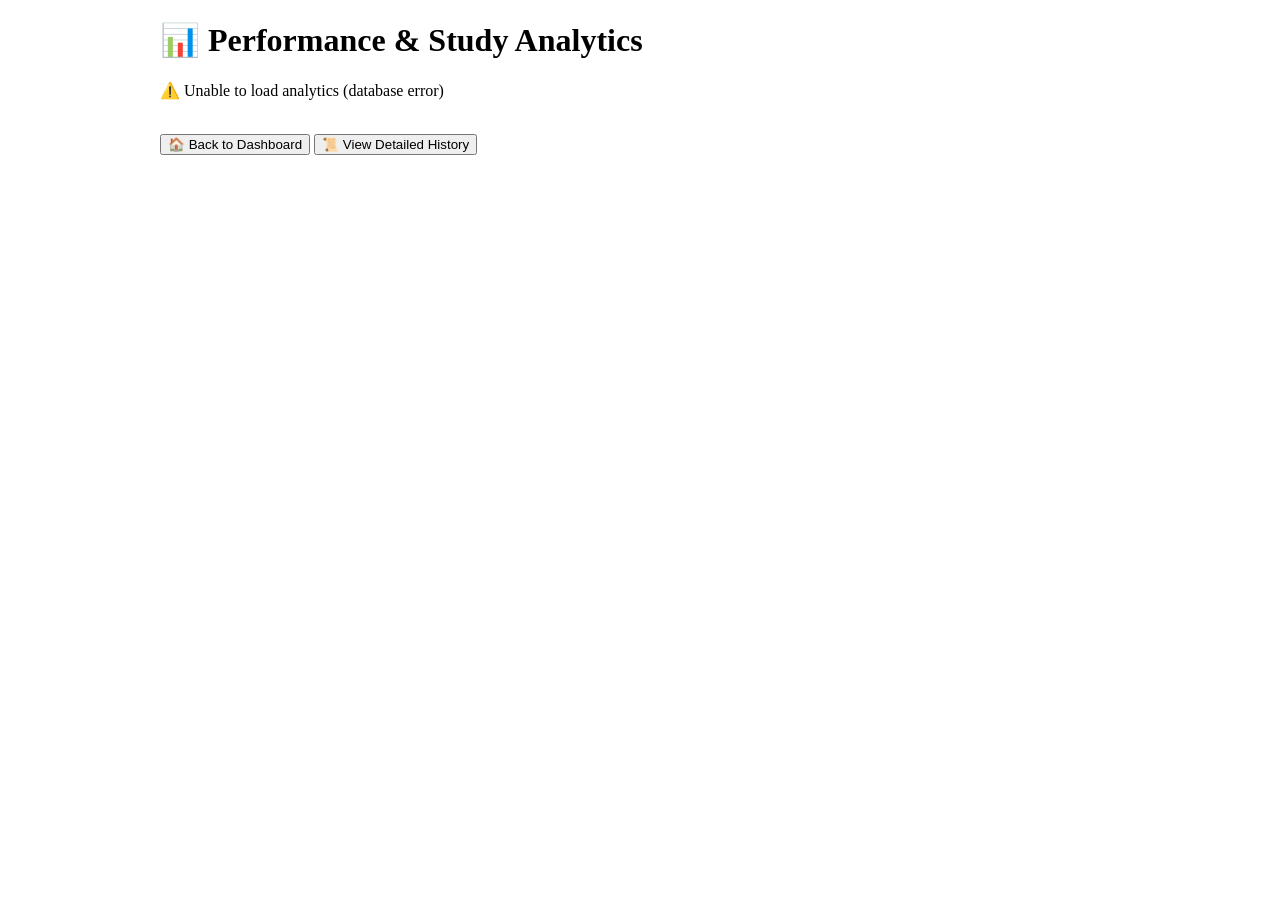
==== static/dashboard.html @ 1836ca06 "Massive overall happening. I will be removing most of these versioned files once I believe I have it" ====
<!DOCTYPE html>
<html>
<head>
<meta charset="UTF-8">
<title>Analytics Dashboard</title>
<link rel="stylesheet" href="/static/style.css">
<link rel="icon" href="/static/favicon.ico">

<style>

.container {
    max-width: 960px;
    margin: auto;
}

.stat-grid {
    display: grid;
    grid-template-columns: repeat(auto-fit,minmax(200px,1fr));
    gap: 14px;
}

.stat-card {
    background: rgba(0,0,0,.75);
    border: 1px solid rgba(255,255,255,.25);
    padding: 12px;
    border-radius: 10px;
    text-align:center;
    box-shadow: 0 0 25px rgba(0,0,0,.9);
}

.big {
    font-size: 30px;
    font-weight: bold;
}

.good { color:#00ff80; }
.warn { color:#ffeb3b; }
.bad  { color:#ff5050; }

.section {
    margin-top:18px;
    padding:12px;
    border-radius:10px;
    background:rgba(0,0,0,.65);
    border:1px solid rgba(255,255,255,.25);
}

</style>
</head>

<body>
<div class="container">

<!-- <script>
fetch("/config/portal.json")
  .then(r => r.json())
  .then(cfg => {
      if (cfg.background_image) {
          document.documentElement.style.setProperty(
              "--portal-bg",
              `url(${cfg.background_image})`
          );
      }
  });
</script> -->

<h1 class="hero-title">
📊 Performance & Study Analytics
</h1>

<div id="analytics"></div>

<br>
<button onclick="location.href='/'">🏠 Back to Dashboard</button>
<button onclick="location.href='/history.html'">📜 View Detailed History</button>

</div>

<script>

// =============== LOAD FROM DB ==================
async function fetchAttempts() {
    const res = await fetch("/api/attempts");
    if (!res.ok) throw new Error("DB API Failed");
    const data = await res.json();
    return data.attempts || [];
}

// =============== MAIN DASHBOARD ================
async function buildDashboard() {
    const div = document.getElementById("analytics");

    let attempts = [];
    try {
        attempts = await fetchAttempts();
    } catch(e) {
        console.error(e);
        div.innerHTML = "<p>⚠️ Unable to load analytics (database error)</p>";
        return;
    }

    if (!attempts.length) {
        div.innerHTML = "<p>No data yet. Take some exams 😊</p>";
        return;
    }

    // ---- GROUP BY QUIZ ----
    const grouped = {};
    attempts.forEach(a => {
        const key = a.quiz_title || "Unknown Quiz";
        if (!grouped[key]) grouped[key] = [];
        grouped[key].push(a);
    });

    let html = "";

    Object.keys(grouped).forEach(key => {
        const list = grouped[key];
        if (!list.length) return;

        // Sort newest → oldest
        list.sort((a,b) => (b.completed_at || "").localeCompare(a.completed_at || ""));

        const scores = list.map(a => Number(a.percent || 0));
        const avg = Math.round(scores.reduce((a,b)=>a+b,0) / scores.length);
        const best = Math.max(...scores);
        const passes = list.filter(a => a.percent >= 75).length;
        const passRate = Math.round((passes / list.length) * 100);

        // ===== PERFORMANCE TREND =====
        let trendMsg = "Keep going!";
        let trendClass = "";
        if (list.length >= 2) {
            const last = list[0].percent;
            const prev = list[1].percent;

            if (last > prev) { trendMsg = "📈 Improving — Great work!"; trendClass="good"; }
            else if (last < prev) { trendMsg = "📉 Slight drop — review weak spots"; trendClass="bad"; }
            else { trendMsg = "➡️ Holding steady"; trendClass="warn"; }
        }

        // ===== MISSED QUESTIONS =====
        let hasMissed = false;
        list.forEach(a => {
            if (a.missedQuestions && a.missedQuestions.length) hasMissed = true;
        });

        let missedHtml = "";

        if (hasMissed) {
            const latest = list[0];
            const attemptId = latest.attemptId || latest.id;

            const reviewUrl = attemptId
                ? `/review.html?attempt=${attemptId}`
                : `/review.html`;

            // Build dropdown for attempts
            const options = list.map((a, i) => {
                const label = `Attempt ${list.length - i} — ${a.percent}% — ${a.completed_at || "Unknown Date"}`;
                return `<option value="${a.id || a.attemptId}">${label}</option>`;
            }).join("");

            missedHtml = `
                <button onclick="location.href='${reviewUrl}'">
                    🔍 View Most Recent Attempt Review
                </button>

                <br><br>

                <label style="font-weight:bold;">Select Attempt to Review:</label>
                <select id="select-${key.replace(/\\s+/g,'')}">
                    ${options}
                </select>

                <button onclick="reviewSelected('${key.replace(/\\s+/g,'')}')">
                    📜 Review Selected Attempt
                </button>
            `;
        }


        html += `
        <div class="section">

            <h2>📘 ${key}</h2>

            <div class="stat-grid">
                <div class="stat-card">
                    <div>Total Attempts</div>
                    <div class="big">${list.length}</div>
                </div>

                <div class="stat-card">
                    <div>Average Score</div>
                    <div class="big">${avg}%</div>
                </div>

                <div class="stat-card">
                    <div>Best Score</div>
                    <div class="big good">${best}%</div>
                </div>

                <div class="stat-card">
                    <div>Pass Rate</div>
                    <div class="big ${passRate>=75?'good':passRate>=50?'warn':'bad'}">
                        ${passRate}%
                    </div>
                </div>
            </div>

            <div class="section ${trendClass}">
                <h3>📈 Performance Trend</h3>
                <p>${trendMsg}</p>
            </div>

            <div class="section">
                ${missedHtml}
            </div>

        </div>`;
    });

    div.innerHTML = html;
}

function reviewSelected(key) {
    const sel = document.getElementById(`select-${key}`);
    if (!sel) return;

    const id = sel.value;
    if (!id) {
        alert("No attempt selected.");
        return;
    }

    location.href = `/review.html?attempt=${id}`;
}





// ================= RUN ==================
buildDashboard();

</script>

</body>
</html>
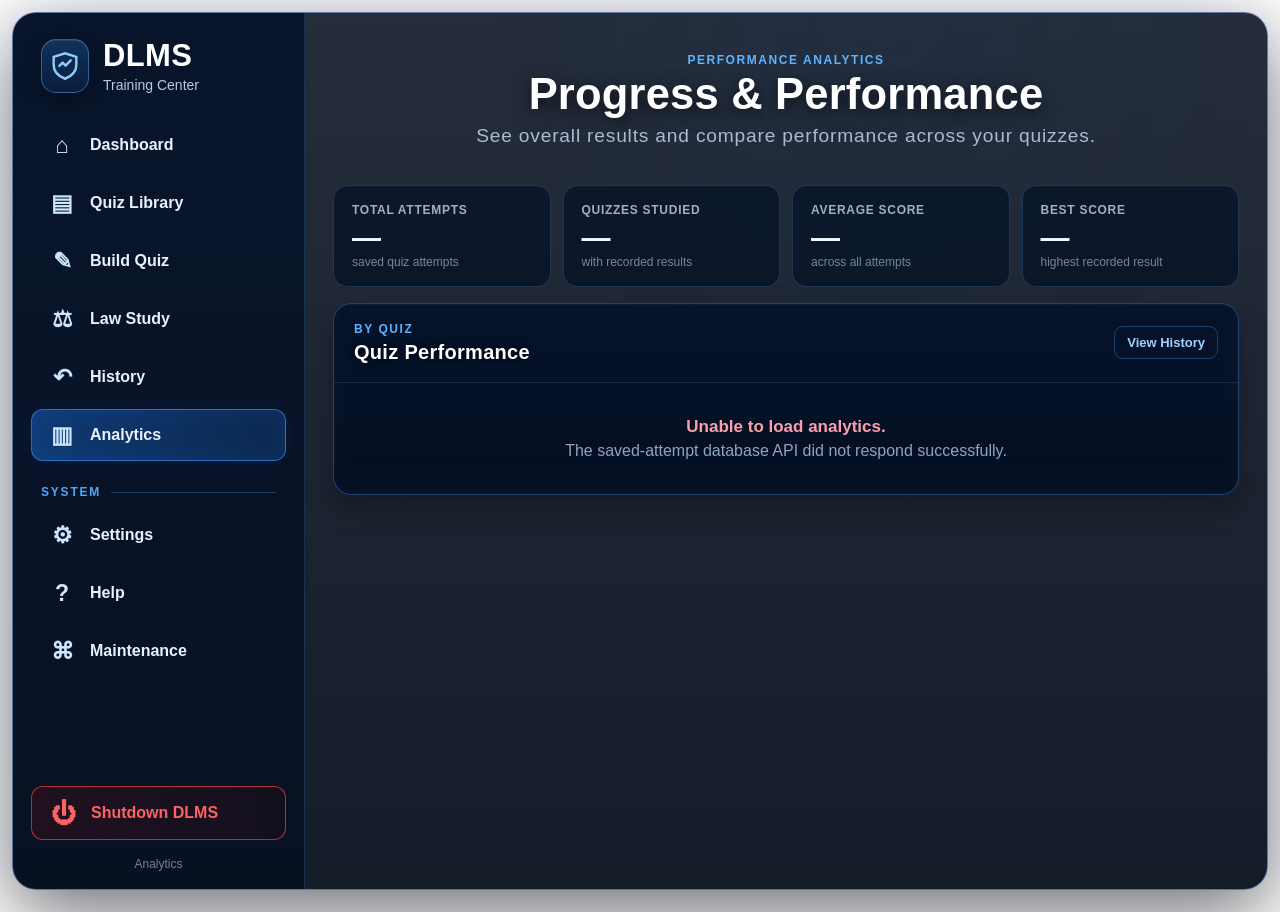
==== commit e7f182cb: "fixed dahsboard page padding" ====
--- a/static/dashboard.html
+++ b/static/dashboard.html
@@ -1,250 +1,321 @@
 <!DOCTYPE html>
-<html>
+<html lang="en">
 <head>
 <meta charset="UTF-8">
-<title>Analytics Dashboard</title>
+<meta name="viewport" content="width=device-width, initial-scale=1.0">
+<title>Analytics</title>
 <link rel="stylesheet" href="/static/style.css">
 <link rel="icon" href="/static/favicon.ico">
-
-<style>
-
-.container {
-    max-width: 960px;
-    margin: auto;
-}
-
-.stat-grid {
-    display: grid;
-    grid-template-columns: repeat(auto-fit,minmax(200px,1fr));
-    gap: 14px;
-}
-
-.stat-card {
-    background: rgba(0,0,0,.75);
-    border: 1px solid rgba(255,255,255,.25);
-    padding: 12px;
-    border-radius: 10px;
-    text-align:center;
-    box-shadow: 0 0 25px rgba(0,0,0,.9);
-}
-
-.big {
-    font-size: 30px;
-    font-weight: bold;
-}
-
-.good { color:#00ff80; }
-.warn { color:#ffeb3b; }
-.bad  { color:#ff5050; }
-
-.section {
-    margin-top:18px;
-    padding:12px;
-    border-radius:10px;
-    background:rgba(0,0,0,.65);
-    border:1px solid rgba(255,255,255,.25);
-}
-
-</style>
 </head>
 
-<body>
-<div class="container">
-
-<!-- <script>
-fetch("/config/portal.json")
-  .then(r => r.json())
-  .then(cfg => {
-      if (cfg.background_image) {
-          document.documentElement.style.setProperty(
-              "--portal-bg",
-              `url(${cfg.background_image})`
-          );
-      }
-  });
-</script> -->
-
-<h1 class="hero-title">
-📊 Performance & Study Analytics
-</h1>
-
-<div id="analytics"></div>
-
-<br>
-<button onclick="location.href='/'">🏠 Back to Dashboard</button>
-<button onclick="location.href='/history.html'">📜 View Detailed History</button>
-
+<body class="dashboard-home analytics-modern-page">
+<div class="dashboard-shell">
+
+    <aside class="dashboard-sidebar" id="dashboardSidebar">
+        <div class="dashboard-brand">
+            <div class="dashboard-brand-mark" aria-hidden="true">
+                <svg viewBox="0 0 24 24" role="img">
+                    <path d="M4 5.5 12 3l8 2.5v5.7c0 4.9-3.3 8.1-8 9.8-4.7-1.7-8-4.9-8-9.8V5.5Z" fill="none" stroke="currentColor" stroke-width="1.7"/>
+                    <path d="m8 12 2.3-2.4 2.1 2.1L16 8" fill="none" stroke="currentColor" stroke-width="1.7" stroke-linecap="round" stroke-linejoin="round"/>
+                </svg>
+            </div>
+            <div>
+                <div class="dashboard-brand-title">DLMS</div>
+                <div class="dashboard-brand-subtitle">Training Center</div>
+            </div>
+        </div>
+
+        <nav class="dashboard-nav" aria-label="Primary navigation">
+            <a class="dashboard-nav-item" href="/">
+                <span class="dashboard-nav-icon">⌂</span><span>Dashboard</span>
+            </a>
+            <a class="dashboard-nav-item" href="/library">
+                <span class="dashboard-nav-icon">▤</span><span>Quiz Library</span>
+            </a>
+            <a class="dashboard-nav-item" href="/upload">
+                <span class="dashboard-nav-icon">✎</span><span>Build Quiz</span>
+            </a>
+            <a class="dashboard-nav-item" href="/law">
+                <span class="dashboard-nav-icon">⚖</span><span>Law Study</span>
+            </a>
+            <a class="dashboard-nav-item" href="/history">
+                <span class="dashboard-nav-icon">↶</span><span>History</span>
+            </a>
+            <a class="dashboard-nav-item active" href="/dashboard" aria-current="page">
+                <span class="dashboard-nav-icon">▥</span><span>Analytics</span>
+            </a>
+        </nav>
+
+        <div class="dashboard-nav-section-label"><span>System</span></div>
+
+        <nav class="dashboard-nav dashboard-nav-system" aria-label="System navigation">
+            <a class="dashboard-nav-item" href="/settings">
+                <span class="dashboard-nav-icon">⚙</span><span>Settings</span>
+            </a>
+            <a class="dashboard-nav-item" href="/help">
+                <span class="dashboard-nav-icon">?</span><span>Help</span>
+            </a>
+            <a class="dashboard-nav-item" href="/admin/maintenance">
+                <span class="dashboard-nav-icon">⌘</span><span>Maintenance</span>
+            </a>
+        </nav>
+
+        <button class="dashboard-shutdown" id="shutdownBtn" type="button">
+            <span class="dashboard-shutdown-icon">⏻</span>
+            <span>Shutdown DLMS</span>
+        </button>
+
+        <div class="dashboard-sidebar-version">Analytics</div>
+    </aside>
+
+    <main class="dashboard-main analytics-modern-main">
+        <header class="dashboard-header analytics-page-header">
+            <button class="dashboard-menu-button" id="menuButton" type="button" aria-label="Toggle navigation">☰</button>
+            <div>
+                <div class="analytics-eyebrow">PERFORMANCE ANALYTICS</div>
+                <h1>Progress &amp; Performance</h1>
+                <p>See overall results and compare performance across your quizzes.</p>
+            </div>
+        </header>
+
+        <section class="analytics-summary-grid" aria-label="Overall analytics">
+            <article class="analytics-summary-card">
+                <span>Total Attempts</span>
+                <strong id="analyticsTotalAttempts">—</strong>
+                <small>saved quiz attempts</small>
+            </article>
+            <article class="analytics-summary-card">
+                <span>Quizzes Studied</span>
+                <strong id="analyticsQuizCount">—</strong>
+                <small>with recorded results</small>
+            </article>
+            <article class="analytics-summary-card">
+                <span>Average Score</span>
+                <strong id="analyticsAverage">—</strong>
+                <small>across all attempts</small>
+            </article>
+            <article class="analytics-summary-card">
+                <span>Best Score</span>
+                <strong id="analyticsBest">—</strong>
+                <small>highest recorded result</small>
+            </article>
+        </section>
+
+        <section class="analytics-table-panel dashboard-panel">
+            <div class="analytics-section-heading">
+                <div>
+                    <span class="analytics-eyebrow">BY QUIZ</span>
+                    <h2>Quiz Performance</h2>
+                </div>
+                <a class="analytics-history-link" href="/history">View History</a>
+            </div>
+
+            <div id="analyticsContent" class="analytics-content" aria-live="polite">
+                <div class="analytics-loading">Loading analytics…</div>
+            </div>
+        </section>
+    </main>
 </div>
 
 <script>
-
-// =============== LOAD FROM DB ==================
+function escapeHtml(value) {
+    return String(value ?? "")
+        .replace(/&/g, "&amp;")
+        .replace(/</g, "&lt;")
+        .replace(/>/g, "&gt;")
+        .replace(/\"/g, "&quot;")
+        .replace(/'/g, "&#039;");
+}
+
+function asNumber(value, fallback = 0) {
+    const n = Number(value);
+    return Number.isFinite(n) ? n : fallback;
+}
+
+function scoreTone(percent) {
+    const p = asNumber(percent);
+    if (p >= 80) return "good";
+    if (p >= 60) return "warn";
+    return "bad";
+}
+
+function trendFor(list) {
+    if (list.length < 2) {
+        return { label: "Not enough data", className: "neutral", symbol: "—" };
+    }
+
+    const newest = asNumber(list[0].percent);
+    const previous = asNumber(list[1].percent);
+    if (newest > previous) return { label: "Improving", className: "good", symbol: "↑" };
+    if (newest < previous) return { label: "Down", className: "bad", symbol: "↓" };
+    return { label: "Steady", className: "neutral", symbol: "→" };
+}
+
+function formatDate(value) {
+    if (!value) return "—";
+    const d = new Date(value);
+    if (Number.isNaN(d.getTime())) return escapeHtml(value);
+    return d.toLocaleDateString([], {
+        year: "numeric",
+        month: "short",
+        day: "numeric"
+    });
+}
+
 async function fetchAttempts() {
-    const res = await fetch("/api/attempts");
-    if (!res.ok) throw new Error("DB API Failed");
+    const res = await fetch("/api/attempts", { cache: "no-store" });
+    if (!res.ok) throw new Error("DB API failed");
     const data = await res.json();
-    return data.attempts || [];
-}
-
-// =============== MAIN DASHBOARD ================
-async function buildDashboard() {
-    const div = document.getElementById("analytics");
+    return Array.isArray(data) ? data : (data.attempts || []);
+}
+
+function updateSummary(attempts, grouped) {
+    document.getElementById("analyticsTotalAttempts").textContent = attempts.length;
+    document.getElementById("analyticsQuizCount").textContent = Object.keys(grouped).length;
+
+    if (!attempts.length) {
+        document.getElementById("analyticsAverage").textContent = "—";
+        document.getElementById("analyticsBest").textContent = "—";
+        return;
+    }
+
+    const scores = attempts.map(a => asNumber(a.percent));
+    const average = Math.round(scores.reduce((sum, score) => sum + score, 0) / scores.length);
+    const best = Math.max(...scores);
+
+    document.getElementById("analyticsAverage").textContent = `${average}%`;
+    document.getElementById("analyticsBest").textContent = `${Math.round(best)}%`;
+}
+
+async function buildAnalytics() {
+    const content = document.getElementById("analyticsContent");
 
     let attempts = [];
     try {
         attempts = await fetchAttempts();
-    } catch(e) {
-        console.error(e);
-        div.innerHTML = "<p>⚠️ Unable to load analytics (database error)</p>";
+    } catch (err) {
+        console.error("Analytics load failed:", err);
+        content.innerHTML = `
+            <div class="analytics-empty-state analytics-error-state">
+                <strong>Unable to load analytics.</strong>
+                <span>The saved-attempt database API did not respond successfully.</span>
+            </div>`;
         return;
     }
 
+    const grouped = {};
+    attempts.forEach(attempt => {
+        const key = attempt.quiz_title || "Unknown Quiz";
+        if (!grouped[key]) grouped[key] = [];
+        grouped[key].push(attempt);
+    });
+
+    updateSummary(attempts, grouped);
+
     if (!attempts.length) {
-        div.innerHTML = "<p>No data yet. Take some exams 😊</p>";
+        content.innerHTML = `
+            <div class="analytics-empty-state">
+                <strong>No analytics yet.</strong>
+                <span>Complete a quiz and your performance data will appear here.</span>
+                <a href="/library">Open Quiz Library</a>
+            </div>`;
         return;
     }
 
-    // ---- GROUP BY QUIZ ----
-    const grouped = {};
-    attempts.forEach(a => {
-        const key = a.quiz_title || "Unknown Quiz";
-        if (!grouped[key]) grouped[key] = [];
-        grouped[key].push(a);
-    });
-
-    let html = "";
-
-    Object.keys(grouped).forEach(key => {
-        const list = grouped[key];
-        if (!list.length) return;
-
-        // Sort newest → oldest
-        list.sort((a,b) => (b.completed_at || "").localeCompare(a.completed_at || ""));
-
-        const scores = list.map(a => Number(a.percent || 0));
-        const avg = Math.round(scores.reduce((a,b)=>a+b,0) / scores.length);
+    const rows = Object.entries(grouped).map(([quizTitle, list]) => {
+        list.sort((a, b) => String(b.completed_at || "").localeCompare(String(a.completed_at || "")));
+
+        const scores = list.map(a => asNumber(a.percent));
+        const average = Math.round(scores.reduce((sum, score) => sum + score, 0) / scores.length);
         const best = Math.max(...scores);
-        const passes = list.filter(a => a.percent >= 75).length;
+        const passes = list.filter(a => asNumber(a.percent) >= 75).length;
         const passRate = Math.round((passes / list.length) * 100);
-
-        // ===== PERFORMANCE TREND =====
-        let trendMsg = "Keep going!";
-        let trendClass = "";
-        if (list.length >= 2) {
-            const last = list[0].percent;
-            const prev = list[1].percent;
-
-            if (last > prev) { trendMsg = "📈 Improving — Great work!"; trendClass="good"; }
-            else if (last < prev) { trendMsg = "📉 Slight drop — review weak spots"; trendClass="bad"; }
-            else { trendMsg = "➡️ Holding steady"; trendClass="warn"; }
-        }
-
-        // ===== MISSED QUESTIONS =====
-        let hasMissed = false;
-        list.forEach(a => {
-            if (a.missedQuestions && a.missedQuestions.length) hasMissed = true;
-        });
-
-        let missedHtml = "";
-
-        if (hasMissed) {
-            const latest = list[0];
-            const attemptId = latest.attemptId || latest.id;
-
-            const reviewUrl = attemptId
-                ? `/review.html?attempt=${attemptId}`
-                : `/review.html`;
-
-            // Build dropdown for attempts
-            const options = list.map((a, i) => {
-                const label = `Attempt ${list.length - i} — ${a.percent}% — ${a.completed_at || "Unknown Date"}`;
-                return `<option value="${a.id || a.attemptId}">${label}</option>`;
-            }).join("");
-
-            missedHtml = `
-                <button onclick="location.href='${reviewUrl}'">
-                    🔍 View Most Recent Attempt Review
-                </button>
-
-                <br><br>
-
-                <label style="font-weight:bold;">Select Attempt to Review:</label>
-                <select id="select-${key.replace(/\\s+/g,'')}">
-                    ${options}
-                </select>
-
-                <button onclick="reviewSelected('${key.replace(/\\s+/g,'')}')">
-                    📜 Review Selected Attempt
-                </button>
-            `;
-        }
-
-
-        html += `
-        <div class="section">
-
-            <h2>📘 ${key}</h2>
-
-            <div class="stat-grid">
-                <div class="stat-card">
-                    <div>Total Attempts</div>
-                    <div class="big">${list.length}</div>
+        const latest = list[0];
+        const latestPercent = Math.round(asNumber(latest.percent));
+        const trend = trendFor(list);
+        const attemptId = latest.id || latest.attemptId || "";
+        const reviewHref = attemptId ? `/review?attempt=${encodeURIComponent(attemptId)}` : "/history";
+
+        return {
+            quizTitle,
+            attempts: list.length,
+            average,
+            best: Math.round(best),
+            passRate,
+            latestPercent,
+            latestDate: latest.completed_at || "",
+            trend,
+            reviewHref
+        };
+    }).sort((a, b) => b.attempts - a.attempts || a.quizTitle.localeCompare(b.quizTitle));
+
+    content.innerHTML = `
+        <div class="analytics-table-wrap">
+            <table class="analytics-table">
+                <thead>
+                    <tr>
+                        <th>Quiz</th>
+                        <th>Attempts</th>
+                        <th>Average</th>
+                        <th>Best</th>
+                        <th>Pass Rate</th>
+                        <th>Trend</th>
+                        <th>Latest</th>
+                        <th class="analytics-review-column">Review</th>
+                    </tr>
+                </thead>
+                <tbody>
+                    ${rows.map(row => `
+                        <tr>
+                            <td class="analytics-quiz-cell">
+                                <strong>${escapeHtml(row.quizTitle)}</strong>
+                            </td>
+                            <td>${row.attempts}</td>
+                            <td><span class="analytics-score-pill ${scoreTone(row.average)}">${row.average}%</span></td>
+                            <td><span class="analytics-score-pill ${scoreTone(row.best)}">${row.best}%</span></td>
+                            <td><span class="analytics-score-pill ${scoreTone(row.passRate)}">${row.passRate}%</span></td>
+                            <td>
+                                <span class="analytics-trend ${row.trend.className}">
+                                    <span aria-hidden="true">${row.trend.symbol}</span>
+                                    ${row.trend.label}
+                                </span>
+                            </td>
+                            <td class="analytics-latest-cell">
+                                <strong>${row.latestPercent}%</strong>
+                                <span>${escapeHtml(formatDate(row.latestDate))}</span>
+                            </td>
+                            <td class="analytics-review-column">
+                                <a class="analytics-review-button" href="${row.reviewHref}">Review ›</a>
+                            </td>
+                        </tr>
+                    `).join("")}
+                </tbody>
+            </table>
+        </div>`;
+}
+
+document.getElementById("menuButton").addEventListener("click", () => {
+    document.getElementById("dashboardSidebar").classList.toggle("open");
+});
+
+document.getElementById("shutdownBtn").addEventListener("click", async () => {
+    if (!confirm("SHUTDOWN DLMS\n\nThis will stop the application.\n\nYou will need to restart it manually.\n\nContinue?")) return;
+
+    try {
+        await fetch("/api/shutdown", { method: "POST" });
+        document.body.innerHTML = `
+            <div class="shutdown-screen">
+                <div class="shutdown-screen-card">
+                    <h1>DLMS has been shut down.</h1>
+                    <p>You can close this browser tab.</p>
                 </div>
-
-                <div class="stat-card">
-                    <div>Average Score</div>
-                    <div class="big">${avg}%</div>
-                </div>
-
-                <div class="stat-card">
-                    <div>Best Score</div>
-                    <div class="big good">${best}%</div>
-                </div>
-
-                <div class="stat-card">
-                    <div>Pass Rate</div>
-                    <div class="big ${passRate>=75?'good':passRate>=50?'warn':'bad'}">
-                        ${passRate}%
-                    </div>
-                </div>
-            </div>
-
-            <div class="section ${trendClass}">
-                <h3>📈 Performance Trend</h3>
-                <p>${trendMsg}</p>
-            </div>
-
-            <div class="section">
-                ${missedHtml}
-            </div>
-
-        </div>`;
-    });
-
-    div.innerHTML = html;
-}
-
-function reviewSelected(key) {
-    const sel = document.getElementById(`select-${key}`);
-    if (!sel) return;
-
-    const id = sel.value;
-    if (!id) {
-        alert("No attempt selected.");
-        return;
-    }
-
-    location.href = `/review.html?attempt=${id}`;
-}
-
-
-
-
-
-// ================= RUN ==================
-buildDashboard();
-
+            </div>`;
+    } catch (err) {
+        alert("DLMS may already be shutting down.");
+    }
+});
+
+buildAnalytics();
 </script>
-
 </body>
 </html>
--- a/static/style.css
+++ b/static/style.css
@@ -0,0 +1,3707 @@
+@import url("/dynamic.css");
+
+/* =========================================================
+   DLMS STYLE.CSS - CLEANED THEME VERSION
+   Notes:
+   - Consolidates duplicate rules from earlier step-by-step UI work.
+   - Keeps current dark glass theme, quiz logos, quiz library styling,
+     mobile touch sizing, pause overlay, review/history cards, and AI button.
+   - Legacy/conflicting rules were removed instead of kept as overrides.
+   ========================================================= */
+
+/* =======================
+   THEME TOKENS
+======================= */
+:root {
+    --page-text: #eaf2ff;
+    --muted-text: #b8c2cc;
+    --panel-bg: linear-gradient(180deg, rgba(6,18,40,0.82), rgba(8,18,34,0.72));
+    --panel-bg-strong: linear-gradient(180deg, rgba(5,16,36,0.86), rgba(5,16,36,0.72));
+    --panel-border: rgba(98, 155, 255, 0.24);
+    --panel-shadow: 0 10px 30px rgba(0,0,0,0.42), inset 0 1px 0 rgba(255,255,255,0.04);
+    --blue-1: #1b9ff2;
+    --blue-2: #138ad6;
+    --blue-3: #0f6fb3;
+    --choice-bg: rgba(17, 31, 56, 0.78);
+    --choice-bg-hover: rgba(22, 40, 72, 0.92);
+    --danger-1: #7f1d1d;
+    --danger-2: #991b1b;
+    --danger-hover-1: #dc2626;
+    --danger-hover-2: #b91c1c;
+}
+
+/* =======================
+   GLOBAL SITE BACKGROUND
+======================= */
+body {
+    margin: 0;
+    padding: 0;
+    background:
+        linear-gradient(rgba(2, 8, 20, 0.68), rgba(2, 8, 20, 0.78)),
+        radial-gradient(circle at top, rgba(60,120,255,0.12), rgba(0,0,0,0) 45%),
+        var(--portal-bg);
+    background-position: center;
+    background-size: cover;
+    background-repeat: no-repeat;
+    background-attachment: fixed;
+    color: var(--page-text);
+    font-family: Arial, Helvetica, sans-serif;
+}
+
+/* =======================
+   LAYOUT + TYPOGRAPHY
+======================= */
+.container {
+    max-width: 1060px;
+    margin: auto;
+    padding: 18px 20px 28px;
+}
+
+h1, h2, h3 {
+    letter-spacing: .3px;
+    color: white;
+    text-shadow: 0 0 6px rgba(0,0,0,.7);
+}
+
+.container p {
+    color: #e9eef5;
+    line-height: 1.6;
+}
+
+.container ul {
+    margin-left: 20px;
+    margin-bottom: 14px;
+}
+
+.container li {
+    margin-bottom: 6px;
+}
+
+small {
+    color: #bbb;
+}
+
+/* Main page title */
+.hero-title {
+    text-align: center;
+    margin-top: 14px;
+    margin-bottom: 18px;
+    padding: 16px 26px;
+    font-size: 34px;
+    letter-spacing: 0.8px;
+    font-weight: 800;
+    color: #ffffff;
+    background: linear-gradient(180deg, rgba(5,15,35,0.88), rgba(5,15,35,0.78));
+    border: 1px solid rgba(86, 160, 255, 0.35);
+    border-radius: 18px;
+    box-shadow: 0 10px 30px rgba(0,0,0,0.45), 0 0 24px rgba(0,120,255,0.12);
+}
+
+/* =======================
+   SHARED CARDS / PANELS
+======================= */
+.card {
+    margin-top: 22px;
+    padding: 26px;
+    background: var(--panel-bg);
+    border: 1px solid var(--panel-border);
+    border-radius: 18px;
+    box-shadow: var(--panel-shadow);
+    backdrop-filter: blur(8px);
+    overflow: visible; /* Prevent clipping on fixed-background layouts */
+}
+
+.container pre {
+    background: rgba(0,0,0,0.85);
+    color: #e2e8f0;
+    border-radius: 8px;
+    font-family: ui-monospace, SFMono-Regular, Menlo, Consolas, monospace;
+    padding: 14px;
+    overflow-x: auto;
+    border: 1px solid rgba(255,255,255,0.25);
+    white-space: pre-wrap;
+}
+
+.example {
+    background: rgba(0,0,0,0.75);
+    border-left: 4px solid #38bdf8;
+    padding: 14px;
+    margin: 14px 0;
+    border-radius: 8px;
+}
+
+.tip {
+    background: rgba(0,80,40,0.65);
+    border-left: 4px solid #4ade80;
+    padding: 14px;
+    margin: 16px 0;
+    border-radius: 8px;
+    color: #bbf7d0;
+}
+
+.warning {
+    background: rgba(80,0,0,0.65);
+    border-left: 4px solid #f87171;
+    padding: 14px;
+    margin: 16px 0;
+    border-radius: 8px;
+    color: #fecaca;
+}
+
+footer {
+    margin-top: 60px;
+    padding-top: 20px;
+    border-top: 1px solid rgba(255,255,255,0.25);
+    font-size: 0.9em;
+    color: var(--muted-text);
+}
+
+/* =======================
+   LINKS
+======================= */
+a:hover {
+    color: #00ffaa;
+    text-decoration: underline;
+}
+
+a:active {
+    color: #00ffaa;
+}
+
+/* =======================
+   BUTTONS
+======================= */
+button {
+    background: linear-gradient(135deg, var(--blue-2), var(--blue-3));
+    color: #ffffff;
+    border: 1px solid rgba(110,180,255,0.20);
+    padding: 11px 16px;
+    border-radius: 10px;
+    cursor: pointer;
+    margin: 4px;
+    font-size: 15px;
+    font-weight: 600;
+    box-shadow: 0 4px 12px rgba(0,0,0,0.20);
+    transition: transform 0.08s ease, box-shadow 0.08s ease, background 0.12s ease, border-color 0.12s ease;
+    pointer-events: auto;
+}
+
+button:hover {
+    background: linear-gradient(135deg, var(--blue-1), var(--blue-2));
+}
+
+button:active {
+    transform: scale(0.96);
+    box-shadow: 0 2px 6px rgba(0,0,0,0.4) inset;
+}
+
+@media (hover: hover) {
+    button:hover {
+        transform: scale(1.03);
+    }
+}
+
+/* Delete / destructive actions */
+.btn-delete,
+button[onclick*="delete"],
+button[type="submit"].btn-delete {
+    background: linear-gradient(135deg, var(--danger-1), var(--danger-2)) !important;
+    border: 1px solid rgba(248, 113, 113, 0.35) !important;
+    color: #fff !important;
+    box-shadow: 0 4px 12px rgba(0,0,0,0.25);
+}
+
+.btn-delete:hover,
+button[onclick*="delete"]:hover,
+button[type="submit"].btn-delete:hover {
+    background: linear-gradient(135deg, var(--danger-hover-1), var(--danger-hover-2)) !important;
+    border-color: rgba(248, 113, 113, 0.75) !important;
+    box-shadow: 0 0 14px rgba(220, 38, 38, 0.35);
+    filter: brightness(1.08);
+}
+
+/* =======================
+   FLASH MESSAGES
+======================= */
+.flash {
+    padding: 12px 16px;
+    margin: 14px 0;
+    border-radius: 8px;
+    font-weight: bold;
+    text-align: center;
+}
+
+.flash.error {
+    background: rgba(180, 0, 0, 0.85);
+    color: white;
+    border: 1px solid #ff8080;
+    box-shadow: 0 0 12px rgba(255, 0, 0, 0.35);
+}
+
+.flash.success {
+    background: rgba(0, 120, 60, 0.85);
+    color: white;
+    border: 1px solid #80ffbf;
+}
+
+/* =======================
+   PORTAL / HOME PAGE
+======================= */
+.portal-grid {
+    display: grid;
+    grid-template-columns: repeat(auto-fit,minmax(260px,1fr));
+    gap: 18px;
+    margin-top: 22px;
+    align-items: stretch;
+}
+
+.portal-card {
+    display: flex;
+    flex-direction: column;
+    justify-content: center;
+    background: rgba(0,0,0,.78);
+    border-radius: 14px;
+    padding: 24px;
+    text-align: center;
+    border: 1px solid rgba(255,255,255,.35);
+    box-shadow: 0 0 32px rgba(0,0,0,.9);
+    transition: transform .2s ease, box-shadow .2s ease, opacity .2s ease;
+    backdrop-filter: blur(6px);
+    cursor: pointer;
+}
+
+.portal-card:hover {
+    transform: scale(1.04);
+    box-shadow: 0 0 40px rgba(0,0,0,1);
+}
+
+.portal-card:active {
+    transform: scale(.99);
+}
+
+.portal-card h2 {
+    margin-top: 0;
+    margin-bottom: 10px;
+    font-size: 22px;
+    letter-spacing: .6px;
+}
+
+.portal-card p {
+    opacity: .9;
+    font-size: 14px;
+    margin-bottom: 12px;
+}
+
+.settings-card {
+    transform: scale(.92);
+    opacity: .92;
+}
+
+.settings-card:hover {
+    transform: scale(.95);
+    opacity: 1;
+}
+
+body.home .container {
+    max-width: 700px;
+    margin-top: 30px;
+}
+
+body.home .card {
+    padding: 18px;
+    background: rgba(0,0,0,.55);
+    backdrop-filter: blur(4px);
+}
+
+body.home .quiz-grid {
+    gap: 14px;
+}
+
+body.home h1 {
+    font-size: 26px;
+    margin-bottom: 10px;
+}
+
+body.home .quiz-card img {
+    height: 120px;
+}
+
+/* =======================
+   QUIZ LIBRARY / QUIZ CARDS
+======================= */
+.quiz-grid {
+    display: grid;
+    grid-template-columns: repeat(auto-fit,minmax(260px,1fr));
+    gap: 18px;
+    margin-top: 20px;
+}
+
+.quiz-card {
+    background: rgba(0,0,0,.7);
+    border-radius: 12px;
+    overflow: hidden;
+    border: 1px solid rgba(255,255,255,.25);
+    transition: transform .25s ease, box-shadow .25s ease;
+    cursor: pointer;
+}
+
+.quiz-card:hover {
+    transform: translateY(-6px);
+    box-shadow: 0 18px 65px rgba(0,0,0,.9);
+}
+
+.quiz-card img {
+    width: 100%;
+    height: 150px;
+    object-fit: cover;
+}
+
+.quiz-card-content {
+    padding: 16px;
+}
+
+.quiz-card h3 {
+    margin: 5px 0 8px;
+}
+
+.quiz-inline {
+    display: flex;
+    justify-content: space-between;
+    align-items: center;
+}
+
+.quiz-group {
+    margin-bottom: 25px;
+}
+
+.quiz-title {
+    font-size: 22px;
+    font-weight: bold;
+    margin-bottom: 8px;
+}
+
+.badge {
+    height: 26px;
+    opacity: .9;
+    filter: drop-shadow(0 0 3px rgba(0,0,0,.6));
+    pointer-events: none !important;
+}
+
+.quiz-card:hover .badge {
+    transform: scale(1.05);
+    opacity: 1;
+}
+
+/* =======================
+   GENERATED QUIZ: MODE SELECT
+======================= */
+.quiz-mode-card {
+    padding: 0;
+    max-width: 100%;
+}
+
+.mode-banner {
+    display: flex;
+    align-items: center;
+    justify-content: space-between;
+    gap: 20px;
+    width: 100%;
+    padding: 18px 22px;
+    border-radius: 18px;
+    background: linear-gradient(180deg, rgba(7,18,38,0.82), rgba(7,18,38,0.68));
+    border: 1px solid rgba(90,150,255,0.18);
+    box-shadow: 0 8px 22px rgba(0,0,0,0.35);
+}
+
+.quiz-mode-card .mode-banner {
+    min-height: 150px;
+}
+
+.mode-center {
+    flex: 1;
+    text-align: center;
+    z-index: 50;
+}
+
+.mode-center h2,
+.mode-center h3 {
+    margin-top: 0;
+    margin-bottom: 16px;
+    font-size: 22px;
+    font-weight: 700;
+}
+
+.mode-logo-slot {
+    width: 150px;
+    display: flex;
+    justify-content: center;
+    align-items: center;
+}
+
+.mode-logo-slot:empty {
+    visibility: hidden;
+}
+
+.mode-badge {
+    height: 82px;
+    max-width: 120px;
+    opacity: .98;
+    filter: drop-shadow(0 0 10px rgba(0,0,0,.9));
+    transition: transform .2s ease, opacity .2s ease;
+    pointer-events: none !important;
+}
+
+.mode-logo-slot .mode-badge {
+    background: rgba(255,255,255,0.95);
+    padding: 6px;
+    border-radius: 12px;
+    max-height: 84px;
+    max-width: 112px;
+    object-fit: contain;
+    box-shadow: 0 6px 18px rgba(0,0,0,0.35);
+}
+
+.mode-banner:hover .mode-badge {
+    transform: scale(1.06);
+    opacity: 1;
+}
+
+.mode-button-row {
+    display: flex;
+    justify-content: center;
+    gap: 14px;
+    flex-wrap: wrap;
+}
+
+.mode-btn,
+.mode-center button,
+#studyModeBtn,
+#examModeBtn {
+    min-width: 132px;
+    min-height: 46px;
+    padding: 12px 18px;
+    border-radius: 10px;
+    font-size: 15px;
+    font-weight: 700;
+    border: 1px solid rgba(100,180,255,0.28);
+    background: linear-gradient(135deg, #1565d8, #1c8cf0);
+    box-shadow: 0 4px 14px rgba(0,100,255,0.20);
+}
+
+.mode-center button:hover,
+#studyModeBtn:hover,
+#examModeBtn:hover {
+    background: linear-gradient(135deg, #1f7cff, #2cb5ff);
+}
+
+.study-mode-btn {
+    background: linear-gradient(135deg, #176de0, #1f9cff);
+}
+
+.exam-mode-btn {
+    background: linear-gradient(135deg, #087f9f, #12b6d0);
+}
+
+/* =======================
+   GENERATED QUIZ: ACTIVE QUIZ PAGE
+======================= */
+.quiz-shell {
+    margin-top: 18px;
+}
+
+.active-quiz-logo-banner {
+    display: flex;
+    align-items: center;
+    justify-content: space-between;
+    gap: 18px;
+    margin-top: 18px;
+    margin-bottom: 16px;
+    padding: 14px 18px;
+    border-radius: 18px;
+    background: linear-gradient(180deg, rgba(5,16,36,0.82), rgba(5,16,36,0.66));
+    border: 1px solid rgba(90,150,255,0.22);
+    box-shadow: 0 10px 28px rgba(0,0,0,0.32);
+}
+
+.active-logo-slot {
+    width: 130px;
+    display: flex;
+    align-items: center;
+    justify-content: center;
+}
+
+.active-logo-slot:empty {
+    visibility: hidden;
+}
+
+.active-logo-slot .mode-badge {
+    max-height: 68px;
+    max-width: 100px;
+    object-fit: contain;
+    background: rgba(255,255,255,0.95);
+    padding: 6px;
+    border-radius: 12px;
+    box-shadow: 0 6px 18px rgba(0,0,0,0.35);
+}
+
+.active-quiz-title {
+    flex: 1;
+    text-align: center;
+    font-size: 20px;
+    font-weight: 800;
+    letter-spacing: 0.4px;
+    color: #ffffff;
+    text-shadow: 0 0 8px rgba(0,0,0,0.75);
+}
+
+/* Toolbar */
+.top-bar,
+.quiz-toolbar {
+    display: flex;
+    justify-content: space-between;
+    align-items: center;
+    gap: 16px;
+    margin-top: 18px;
+    margin-bottom: 14px;
+    padding: 14px 18px;
+    border-radius: 18px;
+    background: var(--panel-bg-strong);
+    border: 1px solid rgba(90, 150, 255, 0.24);
+    box-shadow: 0 10px 28px rgba(0,0,0,0.34);
+}
+
+.quiz-toolbar button {
+    margin: 0;
+}
+
+.top-left,
+.top-right,
+.quiz-timer-group {
+    display: flex;
+    align-items: center;
+}
+
+.top-right,
+.quiz-timer-group {
+    gap: 12px;
+}
+
+#timer,
+.timerBox {
+    font-size: 16px;
+    font-weight: 700;
+    color: #d9e9ff;
+}
+
+#timerLabel {
+    font-weight: 700;
+    color: #dcecff;
+    opacity: 0.92;
+}
+
+#timeDisplay {
+    display: inline-flex;
+    align-items: center;
+    justify-content: center;
+    min-width: 82px;
+    padding: 7px 10px;
+    border-radius: 8px;
+    background: rgba(20, 70, 125, 0.42);
+    border: 1px solid rgba(90, 160, 255, 0.28);
+    font-size: 15px;
+    font-weight: 800;
+    color: #8fd2ff;
+    text-align: center;
+}
+
+/* Progress */
+.quiz-progress-card {
+    margin-top: 14px;
+    margin-bottom: 18px;
+    padding: 12px 16px 14px;
+    border-radius: 16px;
+    background: linear-gradient(180deg, rgba(5, 16, 36, 0.78), rgba(5, 16, 36, 0.64));
+    border: 1px solid rgba(90, 150, 255, 0.20);
+    box-shadow: 0 8px 22px rgba(0,0,0,0.28);
+}
+
+.quiz-progress-meta {
+    display: flex;
+    justify-content: space-between;
+    align-items: center;
+    margin-bottom: 8px;
+    font-size: 14px;
+    font-weight: 700;
+    color: #cfe2ff;
+    opacity: 0.88;
+}
+
+#progressBarOuter {
+    width: 100%;
+    height: 14px;
+    background: rgba(255,255,255,0.10);
+    border-radius: 999px;
+    overflow: hidden;
+    border: 1px solid rgba(255,255,255,0.08);
+    box-shadow: inset 0 1px 4px rgba(0,0,0,0.35);
+    margin-top: 0;
+}
+
+#progressBarInner {
+    height: 100%;
+    width: 0%;
+    border-radius: 999px;
+    background: linear-gradient(90deg, #2a7fff, #3ab7ff);
+    box-shadow: 0 0 16px rgba(58,183,255,0.25);
+}
+
+/* Question card */
+.quiz-question-card {
+    margin-top: 18px;
+    padding: 18px;
+    border-radius: 18px;
+    background: linear-gradient(180deg, rgba(6, 18, 40, 0.78), rgba(6, 18, 40, 0.64));
+    border: 1px solid rgba(90, 150, 255, 0.22);
+    box-shadow: 0 10px 28px rgba(0,0,0,0.32);
+}
+
+#qHeader,
+#qText,
+.choice {
+    box-sizing: border-box;
+    width: 100%;
+}
+
+#qHeader {
+    font-size: 21px;
+    font-weight: 700;
+    padding: 14px 16px;
+    border-radius: 14px;
+    background: linear-gradient(180deg, rgba(8,20,42,0.92), rgba(8,20,42,0.78));
+    border: 1px solid rgba(95,155,255,0.22);
+    margin-bottom: 10px;
+}
+
+#qText {
+    font-size: 20px;
+    line-height: 1.5;
+    color: #ffffff;
+    font-weight: 600;
+    text-shadow: 0 0 6px rgba(0,0,0,0.9);
+    padding: 18px;
+    margin: 10px 0 12px 0;
+    border-radius: 16px;
+    background: linear-gradient(180deg, rgba(8,20,42,0.90), rgba(8,20,42,0.74));
+    border: 1px solid rgba(95,155,255,0.20);
+    box-shadow: 0 8px 20px rgba(0,0,0,0.30);
+}
+
+.choice {
+    display: block;
+    margin: 7px 0;
+    padding: 16px;
+    border-radius: 12px;
+    border: 1px solid rgba(120,160,220,0.20);
+    background: var(--choice-bg);
+    text-align: left;
+    cursor: pointer;
+    color: #fff;
+    font-size: 16px;
+    line-height: 1.35;
+    box-shadow: inset 0 1px 0 rgba(255,255,255,0.03);
+    transition: transform 0.10s ease, box-shadow 0.12s ease, background 0.12s ease;
+}
+
+.choice:hover {
+    background: var(--choice-bg-hover);
+    box-shadow: 0 0 0 1px rgba(74,144,255,0.14);
+    transform: translateY(-1px);
+}
+
+.choice.selected {
+    border-color: #4cb6ff;
+    background: rgba(30, 72, 120, 0.60);
+    box-shadow: 0 0 0 1px rgba(76,182,255,0.20), 0 0 14px rgba(76,182,255,0.12);
+}
+
+.correct-choice {
+    background: rgba(0,180,0,.65) !important;
+    border: 2px solid #00ff73 !important;
+}
+
+.wrong-choice {
+    background: rgba(200,0,0,.65) !important;
+    border: 2px solid red !important;
+}
+
+/* Quiz nav */
+.controls,
+.quiz-nav-buttons {
+    display: flex;
+    flex-wrap: wrap;
+    gap: 12px;
+    align-items: center;
+}
+
+.quiz-nav-buttons {
+    margin-top: 22px;
+    padding: 20px;
+    border-radius: 18px;
+    background: linear-gradient(180deg, rgba(6,18,40,0.84), rgba(6,18,40,0.70));
+    border: 1px solid rgba(95,155,255,0.22);
+    box-shadow: 0 10px 28px rgba(0,0,0,0.35);
+}
+
+.quiz-nav-buttons button {
+    margin: 0;
+    touch-action: manipulation;
+    user-select: none;
+}
+
+#studyAiBtn {
+    flex-basis: 100%;
+    width: 100%;
+    margin-left: 0;
+    box-sizing: border-box;
+}
+
+@media (min-width: 601px) {
+    #modeSelect {
+        margin-bottom: 16px;
+    }
+
+    #quiz {
+        margin-top: 18px;
+    }
+
+    .quiz-nav-buttons {
+        display: grid;
+        grid-template-columns: 1fr 1fr;
+        gap: 14px 24px;
+    }
+
+    .quiz-nav-buttons button {
+        min-height: 52px;
+        margin: 0;
+    }
+
+    #prevBtn {
+        grid-column: 1;
+        grid-row: 1;
+        width: 100%;
+        background: rgba(0,0,0,0.10);
+        border: 1px solid rgba(60,140,255,0.48);
+    }
+
+    #nextBtn {
+        grid-column: 2;
+        grid-row: 1;
+        width: 100%;
+        background: rgba(0,0,0,0.10);
+        border: 1px solid rgba(60,140,255,0.48);
+    }
+
+    #studyAiBtn {
+        grid-column: 1 / 3;
+        grid-row: 2;
+        width: 100%;
+        margin-top: 4px;
+        background: linear-gradient(135deg, #5b38d8, #6f42ff);
+        border: 1px solid rgba(170,140,255,0.36);
+        box-shadow: 0 6px 18px rgba(90,60,210,0.30);
+    }
+}
+
+/* Return buttons */
+.quiz-return-buttons {
+    margin-top: 18px;
+    padding: 18px 20px;
+    border-radius: 18px;
+    background: linear-gradient(180deg, rgba(6,18,40,0.78), rgba(6,18,40,0.62));
+    border: 1px solid rgba(95,155,255,0.20);
+    box-shadow: 0 10px 28px rgba(0,0,0,0.32);
+    display: grid;
+    grid-template-columns: 1fr;
+    gap: 12px;
+}
+
+#returnPortalBtn,
+#returnLibraryBtn,
+.quiz-return-buttons button {
+    display: block;
+    width: 100%;
+    box-sizing: border-box;
+    min-height: 52px;
+    margin: 0;
+    border-radius: 12px;
+    background: linear-gradient(180deg, rgba(25,40,68,0.94), rgba(20,34,58,0.94));
+    border: 1px solid rgba(130,160,210,0.24);
+    font-weight: 700;
+    letter-spacing: 0.2px;
+}
+
+.quiz-return-buttons button:hover {
+    background: linear-gradient(180deg, rgba(34,56,94,0.98), rgba(26,44,76,0.98));
+    border-color: rgba(100,170,255,0.38);
+}
+
+/* =======================
+   REVIEW & HISTORY
+======================= */
+.review-card,
+.history-card {
+    background: rgba(0,0,0,.80);
+    border-radius: 8px;
+    padding: 14px;
+    margin: 10px 0;
+    border-left: 8px solid;
+    backdrop-filter: blur(4px);
+    color: white;
+}
+
+.review-correct { border-color: #00ff80; }
+.review-partial { border-color: #ffe066; }
+.review-wrong   { border-color: #ff4d4d; }
+
+.history-card {
+    transition: transform .25s ease, box-shadow .25s ease, border-color .25s ease;
+    cursor: pointer;
+}
+
+.history-card:hover {
+    transform: translateY(-6px);
+    box-shadow: 0 18px 65px rgba(0,0,0,.9);
+}
+
+.history-card.good { border-color: #00cc6a; }
+.history-card.warn { border-color: #e6c300; }
+.history-card.bad  { border-color: #ff4d4d; }
+.history-card.good:hover { border-color: #00ff87; }
+.history-card.warn:hover { border-color: #ffe066; }
+.history-card.bad:hover  { border-color: #ff4d4d; }
+
+/* =======================
+   PAUSE OVERLAY
+======================= */
+.blur-wrapper {
+    transition: filter 0.25s ease;
+}
+
+body.blurred .blur-wrapper {
+    filter: blur(4px);
+    pointer-events: none;
+}
+
+.pause-overlay {
+    position: fixed;
+    inset: 0;
+    background: rgba(0,0,0,0.55);
+    display: flex;
+    align-items: center;
+    justify-content: center;
+    opacity: 0;
+    pointer-events: none;
+    transition: opacity 0.25s ease;
+    z-index: 999;
+}
+
+.pause-overlay.show {
+    opacity: 1;
+    pointer-events: auto;
+}
+
+.pause-overlay-content {
+    background: rgba(0,0,0,0.9);
+    padding: 20px 28px;
+    border-radius: 12px;
+    border: 1px solid rgba(255,255,255,0.3);
+    text-align: center;
+    max-width: 420px;
+    box-shadow: 0 0 25px rgba(0,0,0,0.9);
+}
+
+/* =======================
+   PREVIEW PASTE DIFFS
+======================= */
+.diff-removed {
+    color: #ff4c4c;
+    font-weight: bold;
+}
+
+.diff-added {
+    color: #4cff4c;
+    font-weight: bold;
+}
+
+.diff-unchanged {
+    color: #aaa;
+    font-style: italic;
+}
+
+/* =======================
+   UTILITIES
+======================= */
+.hidden {
+    display: none;
+}
+
+/* =======================
+   MOBILE QUIZ SCALING
+======================= */
+@media (max-width: 768px) {
+    .container {
+        width: 100%;
+        max-width: none;
+        padding: 14px;
+        box-sizing: border-box;
+    }
+
+    button {
+        min-height: 48px;
+        margin: 12px 10px;
+    }
+
+    #qText,
+    .choice {
+        font-size: 17px;
+    }
+}
+
+@media (max-width: 700px) {
+    /* Library quiz cards */
+    #quizList .quiz-card {
+        flex-direction: column !important;
+        align-items: stretch !important;
+        gap: 14px !important;
+        margin: 14px 0 !important;
+        padding: 18px !important;
+    }
+
+    #quizList .quiz-card h3 {
+        font-size: 26px !important;
+        line-height: 1.2 !important;
+        text-align: center;
+    }
+
+    #quizList button,
+    .card > button {
+        width: 100% !important;
+        font-size: 22px !important;
+        font-weight: 700 !important;
+        min-height: 64px !important;
+        padding: 18px !important;
+        margin: 10px 0 !important;
+        border-radius: 12px !important;
+    }
+
+    #quizList .quiz-card > div:last-child {
+        width: 100% !important;
+        min-width: 0 !important;
+    }
+
+    #quizList .quiz-card img {
+        max-height: 120px !important;
+        max-width: 100% !important;
+    }
+
+    form[action="/library"] {
+        flex-direction: column !important;
+        align-items: stretch !important;
+        font-size: 20px !important;
+    }
+
+    form[action="/library"] label {
+        padding: 10px 0;
+    }
+}
+
+@media (max-width: 600px) {
+    html {
+        font-size: 18px;
+    }
+
+    body {
+        background-attachment: scroll;
+        padding-bottom: 180px;
+    }
+
+    .container {
+        padding: 12px;
+    }
+
+    .hero-title {
+        font-size: 28px;
+        padding: 14px 18px;
+    }
+
+    /* Mode banners */
+    .mode-banner,
+    .active-quiz-logo-banner {
+        flex-direction: column;
+        gap: 12px;
+    }
+
+    .mode-logo-slot,
+    .active-logo-slot {
+        width: 100%;
+        min-height: auto;
+    }
+
+    .mode-logo-slot .mode-badge,
+    .active-logo-slot .mode-badge {
+        max-height: 76px;
+        max-width: 120px;
+    }
+
+    .mode-button-row {
+        flex-direction: column;
+        gap: 10px;
+    }
+
+    .mode-btn {
+        width: 100%;
+    }
+
+    .active-quiz-title {
+        font-size: 18px;
+    }
+
+    /* Question area */
+    #qHeader {
+        font-size: 20px;
+    }
+
+    #qText {
+        font-size: 20px;
+        padding: 18px;
+    }
+
+    .choice {
+        font-size: 20px;
+        padding: 18px;
+        border-radius: 10px;
+    }
+
+    /* All buttons - larger touch targets */
+    button {
+        width: 100%;
+        font-size: 20px;
+        font-weight: 700;
+        padding: 18px;
+        min-height: 64px;
+        margin: 12px 0;
+        border-radius: 12px;
+    }
+
+    #prevBtn,
+    #nextBtn,
+    #studyAiBtn {
+        font-size: 22px;
+        min-height: 68px;
+    }
+
+    .quiz-toolbar,
+    .top-bar {
+        flex-direction: column;
+        align-items: stretch;
+    }
+
+    .top-left,
+    .top-right,
+    .quiz-timer-group {
+        flex-direction: column;
+        align-items: stretch;
+        gap: 10px;
+    }
+
+    #timeDisplay {
+        width: 100%;
+        box-sizing: border-box;
+        min-height: 48px;
+    }
+
+    /* Sticky mobile nav */
+    .quiz-nav-buttons {
+        position: fixed;
+        left: 0;
+        right: 0;
+        bottom: 0;
+        display: flex;
+        flex-wrap: wrap;
+        gap: 10px;
+        padding: 12px;
+        background: rgba(0, 0, 0, 0.92);
+        border-top: 1px solid rgba(255,255,255,0.25);
+        box-shadow: 0 -6px 24px rgba(0,0,0,0.85);
+        z-index: 5000;
+    }
+
+    .quiz-nav-buttons button {
+        font-size: 22px;
+        font-weight: 800;
+        min-height: 66px;
+        border-radius: 12px;
+    }
+
+    .quiz-nav-half {
+        flex: 1 1 calc(50% - 5px);
+    }
+
+    .quiz-nav-full {
+        flex: 1 1 100%;
+    }
+
+    .quiz-return-buttons {
+        padding: 14px;
+        gap: 10px;
+    }
+
+    .quiz-return-buttons button {
+        min-height: 64px;
+        font-size: 20px;
+    }
+
+    /* Tap reliability */
+    body:not(.blurred) .pause-overlay {
+        display: none !important;
+        opacity: 0 !important;
+        pointer-events: none !important;
+    }
+
+    body:not(.blurred) .blur-wrapper {
+        filter: none !important;
+        pointer-events: auto !important;
+    }
+
+    #quiz,
+    #choices,
+    .choice,
+    .controls,
+    .quiz-nav-buttons,
+    .quiz-nav-buttons button {
+        position: relative;
+        z-index: 1000;
+        pointer-events: auto !important;
+        touch-action: manipulation;
+    }
+}
+
+
+
+/* =======================
+   DLMS FOLDER ICON
+   Modern inline SVG outline icon used by the Quiz Library.
+   Uses currentColor so it stays consistent with the DLMS theme.
+======================= */
+
+.dlms-folder-icon {
+    display: inline-block;
+    flex: 0 0 auto;
+    width: 18px;
+    height: 18px;
+    margin-right: 7px;
+    vertical-align: -3px;
+    fill: none;
+    stroke: currentColor;
+    stroke-width: 1.8;
+    stroke-linecap: round;
+    stroke-linejoin: round;
+    color: #86b7ff;
+    filter: drop-shadow(0 0 5px rgba(72, 139, 255, .18));
+}
+
+.dlms-folder-icon-large {
+    width: 24px;
+    height: 24px;
+    margin-right: 0;
+    vertical-align: 0;
+    color: #7db1ff;
+}
+
+.library-page .library-secondary-action .dlms-folder-icon {
+    width: 16px;
+    height: 16px;
+    margin-right: 3px;
+}
+
+/* =========================================================
+   COMMENTED OUT / REMOVED LEGACY SECTIONS
+   These were intentionally consolidated above:
+   - Duplicate body/container/card/button rules from old theme + Step 1.
+   - Old desktop nav layout that put Prev, Next, and AI on the same row.
+   - Duplicate mode-banner/mode-center positioning rules.
+   - Repeated #returnPortalBtn/#returnLibraryBtn blocks.
+   - Aggressive .hidden { display: none !important; } rule that hid AI button.
+   ========================================================= */
+
+/* =========================================================
+   DLMS HOME DASHBOARD / SIDEBAR
+   Added for the redesigned portal landing page only.
+   All selectors are scoped to body.dashboard-home so the
+   existing quiz, library, review, history, and Law Study UI
+   remain unchanged.
+   ========================================================= */
+
+body.dashboard-home {
+    min-height: 100vh;
+    overflow-x: hidden;
+    background:
+        linear-gradient(rgba(2, 8, 20, 0.72), rgba(2, 8, 20, 0.84)),
+        radial-gradient(circle at 62% 8%, rgba(30, 112, 230, 0.18), transparent 36%),
+        var(--portal-bg);
+    background-position: center;
+    background-size: cover;
+    background-repeat: no-repeat;
+    background-attachment: fixed;
+}
+
+.dashboard-home *,
+.dashboard-home *::before,
+.dashboard-home *::after {
+    box-sizing: border-box;
+}
+
+.dashboard-shell {
+    width: min(1660px, calc(100% - 24px));
+    min-height: calc(100vh - 24px);
+    margin: 12px auto;
+    display: grid;
+    grid-template-columns: 292px minmax(0, 1fr);
+    border: 1px solid rgba(110, 166, 255, 0.35);
+    border-radius: 24px;
+    overflow: hidden;
+    background: rgba(3, 12, 28, 0.66);
+    box-shadow: 0 24px 80px rgba(0,0,0,0.55), 0 0 40px rgba(0,100,255,0.08);
+    backdrop-filter: blur(12px);
+}
+
+.dashboard-sidebar {
+    position: relative;
+    display: flex;
+    flex-direction: column;
+    min-height: calc(100vh - 24px);
+    padding: 26px 18px 18px;
+    background:
+        linear-gradient(180deg, rgba(5,18,40,0.96), rgba(3,13,30,0.94));
+    border-right: 1px solid rgba(95,155,255,0.22);
+}
+
+.dashboard-brand {
+    display: flex;
+    align-items: center;
+    gap: 14px;
+    padding: 0 10px 26px;
+}
+
+.dashboard-brand-mark {
+    width: 48px;
+    height: 54px;
+    display: grid;
+    place-items: center;
+    color: #8ecbff;
+    background: linear-gradient(180deg, rgba(25,77,132,.55), rgba(11,40,80,.45));
+    border: 1px solid rgba(108,181,255,.42);
+    border-radius: 15px;
+    box-shadow: inset 0 1px 0 rgba(255,255,255,.08), 0 8px 20px rgba(0,0,0,.28);
+}
+
+.dashboard-brand-mark svg {
+    width: 34px;
+    height: 34px;
+}
+
+.dashboard-brand-title {
+    font-size: 31px;
+    line-height: 1;
+    font-weight: 800;
+    color: #fff;
+    letter-spacing: .4px;
+}
+
+.dashboard-brand-subtitle {
+    margin-top: 6px;
+    font-size: 14px;
+    color: #b9c8dc;
+}
+
+.dashboard-nav {
+    display: flex;
+    flex-direction: column;
+    gap: 6px;
+}
+
+.dashboard-nav-item {
+    display: flex;
+    align-items: center;
+    gap: 14px;
+    min-height: 52px;
+    padding: 0 16px;
+    border: 1px solid transparent;
+    border-radius: 12px;
+    color: #e8f2ff;
+    text-decoration: none;
+    font-size: 16px;
+    font-weight: 600;
+    transition: background .15s ease, border-color .15s ease, transform .12s ease, box-shadow .15s ease;
+}
+
+.dashboard-nav-item:hover {
+    color: #fff;
+    text-decoration: none;
+    transform: translateX(2px);
+    background: rgba(26,74,128,.42);
+    border-color: rgba(84,155,255,.24);
+}
+
+.dashboard-nav-item.active {
+    background: linear-gradient(90deg, rgba(24,92,180,.55), rgba(18,61,119,.50));
+    border-color: rgba(58,148,255,.65);
+    box-shadow: inset 0 0 24px rgba(22,110,255,.13), 0 0 18px rgba(0,100,255,.10);
+}
+
+.dashboard-nav-icon {
+    width: 28px;
+    flex: 0 0 28px;
+    text-align: center;
+    font-size: 23px;
+    line-height: 1;
+    color: #cde6ff;
+}
+
+.dashboard-nav-section-label {
+    display: flex;
+    align-items: center;
+    gap: 10px;
+    margin: 24px 10px 10px;
+    color: #4ba8ff;
+    font-size: 12px;
+    font-weight: 800;
+    letter-spacing: 1.8px;
+    text-transform: uppercase;
+}
+
+.dashboard-nav-section-label::after {
+    content: "";
+    flex: 1;
+    height: 1px;
+    background: rgba(80,155,255,.28);
+}
+
+.dashboard-nav-system {
+    margin-bottom: 18px;
+}
+
+.dashboard-shutdown {
+    width: 100%;
+    min-height: 54px;
+    margin: auto 0 0;
+    display: flex;
+    align-items: center;
+    justify-content: flex-start;
+    gap: 14px;
+    padding: 0 17px;
+    border-radius: 12px;
+    color: #ff6262;
+    background: linear-gradient(90deg, rgba(86,15,22,.32), rgba(50,10,16,.24));
+    border: 1px solid rgba(255,65,65,.68);
+    box-shadow: none;
+    font-size: 16px;
+}
+
+.dashboard-shutdown:hover {
+    transform: none;
+    color: #fff;
+    background: linear-gradient(90deg, rgba(172,28,39,.68), rgba(104,17,26,.62));
+    border-color: rgba(255,91,91,.95);
+}
+
+.dashboard-shutdown-icon {
+    width: 28px;
+    font-size: 25px;
+    line-height: 1;
+}
+
+.dashboard-sidebar-version {
+    padding-top: 17px;
+    text-align: center;
+    color: #71839a;
+    font-size: 12px;
+}
+
+.dashboard-main {
+    min-width: 0;
+    padding: 26px 28px 14px;
+    background:
+        linear-gradient(180deg, rgba(3,12,28,.60), rgba(2,10,23,.78)),
+        radial-gradient(circle at 60% 0%, rgba(41,111,207,.15), transparent 38%);
+}
+
+.dashboard-header {
+    position: relative;
+    min-height: 112px;
+    display: flex;
+    align-items: center;
+    justify-content: center;
+    text-align: center;
+    padding: 14px 60px 20px;
+}
+
+.dashboard-header h1 {
+    margin: 0;
+    color: #fff;
+    font-size: clamp(34px, 3.4vw, 54px);
+    line-height: 1.05;
+    letter-spacing: .2px;
+    text-shadow: 0 4px 18px rgba(0,0,0,.70);
+}
+
+.dashboard-header p {
+    margin: 12px 0 0;
+    color: #c8d8ec;
+    font-size: clamp(17px, 1.5vw, 24px);
+    letter-spacing: .8px;
+}
+
+.dashboard-header p span {
+    margin: 0 5px;
+    color: #59aeff;
+}
+
+.dashboard-menu-button {
+    display: none;
+    position: absolute;
+    left: 0;
+    top: 22px;
+    width: 46px;
+    min-height: 42px;
+    margin: 0;
+    padding: 0;
+    border-radius: 10px;
+    font-size: 22px;
+}
+
+.dashboard-panel {
+    background: linear-gradient(180deg, rgba(6,20,45,.82), rgba(5,17,38,.74));
+    border: 1px solid rgba(86,158,255,.35);
+    border-radius: 18px;
+    box-shadow: 0 12px 30px rgba(0,0,0,.30), inset 0 1px 0 rgba(255,255,255,.035);
+    backdrop-filter: blur(9px);
+}
+
+.dashboard-welcome {
+    position: relative;
+    display: flex;
+    align-items: center;
+    gap: 20px;
+    min-height: 118px;
+    margin-bottom: 16px;
+    padding: 20px 24px;
+    overflow: hidden;
+}
+
+.dashboard-welcome-icon {
+    width: 66px;
+    height: 66px;
+    flex: 0 0 66px;
+    display: grid;
+    place-items: center;
+    border-radius: 50%;
+    color: #8ecbff;
+    font-size: 34px;
+    background: rgba(16,67,126,.50);
+    border: 1px solid rgba(65,155,255,.58);
+    box-shadow: inset 0 0 18px rgba(48,150,255,.12), 0 8px 22px rgba(0,0,0,.28);
+}
+
+.dashboard-welcome-copy {
+    position: relative;
+    z-index: 2;
+}
+
+.dashboard-welcome-copy h2 {
+    margin: 0 0 7px;
+    font-size: 21px;
+    color: #fff;
+}
+
+.dashboard-welcome-copy p {
+    margin: 0;
+    max-width: 760px;
+    color: #c0cee0;
+    font-size: 16px;
+    line-height: 1.5;
+}
+
+.dashboard-welcome-accent {
+    position: absolute;
+    right: -20px;
+    top: -110px;
+    width: 420px;
+    height: 300px;
+    background:
+        radial-gradient(circle at center, rgba(39,133,255,.20), transparent 60%),
+        linear-gradient(135deg, transparent 25%, rgba(69,139,239,.10), transparent 70%);
+    transform: rotate(-8deg);
+}
+
+.dashboard-action-grid {
+    display: grid;
+    grid-template-columns: repeat(3, minmax(0, 1fr));
+    gap: 16px;
+    margin-bottom: 16px;
+}
+
+.dashboard-action-card {
+    min-height: 138px;
+    display: grid;
+    grid-template-columns: 74px minmax(0, 1fr) 22px;
+    align-items: center;
+    gap: 16px;
+    padding: 20px;
+    color: #fff;
+    text-decoration: none;
+    background: linear-gradient(180deg, rgba(7,24,52,.82), rgba(6,19,42,.74));
+    border: 1px solid rgba(73,151,255,.38);
+    border-radius: 16px;
+    box-shadow: 0 10px 25px rgba(0,0,0,.27), inset 0 1px 0 rgba(255,255,255,.035);
+    transition: transform .16s ease, border-color .16s ease, box-shadow .16s ease, background .16s ease;
+}
+
+.dashboard-action-card:hover {
+    color: #fff;
+    text-decoration: none;
+    transform: translateY(-3px);
+    border-color: rgba(88,174,255,.72);
+    background: linear-gradient(180deg, rgba(9,32,68,.93), rgba(7,24,52,.87));
+    box-shadow: 0 16px 34px rgba(0,0,0,.38), 0 0 22px rgba(16,114,255,.08);
+}
+
+.dashboard-action-icon,
+.dashboard-stat-icon {
+    display: grid;
+    place-items: center;
+    color: #fff;
+    border-radius: 50%;
+    border: 1px solid currentColor;
+    background: rgba(5,16,34,.46);
+    box-shadow: inset 0 0 18px rgba(255,255,255,.035), 0 8px 20px rgba(0,0,0,.23);
+}
+
+.dashboard-action-icon {
+    width: 66px;
+    height: 66px;
+    font-size: 31px;
+}
+
+.dashboard-action-copy h2 {
+    margin: 0 0 8px;
+    font-size: 21px;
+    color: #fff;
+}
+
+.dashboard-action-copy p {
+    margin: 0;
+    color: #b9c8dc;
+    font-size: 14px;
+    line-height: 1.45;
+}
+
+.dashboard-action-arrow {
+    justify-self: end;
+    color: #bed3eb;
+    font-size: 35px;
+    font-weight: 300;
+}
+
+.icon-blue { color: #55a9ff; }
+.icon-orange { color: #ffad48; }
+.icon-green { color: #53df91; }
+.icon-purple { color: #a477ff; }
+.icon-cyan { color: #48d0e7; }
+
+.dashboard-lower-grid {
+    display: grid;
+    grid-template-columns: minmax(0, 1.18fr) minmax(360px, .82fr);
+    gap: 16px;
+}
+
+.dashboard-activity-panel,
+.dashboard-overview-panel {
+    min-height: 292px;
+    padding: 16px;
+}
+
+.dashboard-panel-heading {
+    min-height: 40px;
+    display: flex;
+    align-items: center;
+    justify-content: space-between;
+    gap: 14px;
+    padding: 0 4px 10px;
+}
+
+.dashboard-panel-heading > div {
+    display: flex;
+    align-items: center;
+    gap: 10px;
+}
+
+.dashboard-panel-heading h2 {
+    margin: 0;
+    font-size: 18px;
+    color: #fff;
+}
+
+.dashboard-panel-heading a {
+    color: #62b5ff;
+    font-size: 13px;
+    text-decoration: none;
+}
+
+.dashboard-panel-heading a:hover {
+    color: #9bd2ff;
+    text-decoration: none;
+}
+
+.dashboard-heading-icon {
+    color: #55e48f;
+    font-size: 21px;
+}
+
+.dashboard-activity-list {
+    overflow: hidden;
+    border: 1px solid rgba(94,148,219,.24);
+    border-radius: 12px;
+    background: rgba(3,14,31,.36);
+}
+
+.dashboard-activity-row {
+    display: grid;
+    grid-template-columns: 36px minmax(0, 1fr) auto minmax(150px, auto) 18px;
+    align-items: center;
+    gap: 12px;
+    min-height: 53px;
+    padding: 8px 11px;
+    color: #dcecff;
+    text-decoration: none;
+    border-bottom: 1px solid rgba(102,145,200,.18);
+    transition: background .12s ease;
+}
+
+.dashboard-activity-row:last-child {
+    border-bottom: none;
+}
+
+.dashboard-activity-row:hover {
+    color: #fff;
+    text-decoration: none;
+    background: rgba(26,72,124,.30);
+}
+
+.dashboard-activity-status {
+    width: 30px;
+    height: 30px;
+    display: grid;
+    place-items: center;
+    border-radius: 50%;
+    color: #4ed98a;
+    background: rgba(15,98,55,.22);
+    border: 1px solid rgba(52,196,112,.36);
+    font-size: 15px;
+}
+
+.dashboard-activity-copy {
+    min-width: 0;
+    display: flex;
+    flex-direction: column;
+    gap: 3px;
+}
+
+.dashboard-activity-copy strong {
+    overflow: hidden;
+    text-overflow: ellipsis;
+    white-space: nowrap;
+    color: #eef6ff;
+    font-size: 13px;
+}
+
+.dashboard-activity-copy span,
+.dashboard-activity-date {
+    color: #91a5bd;
+    font-size: 11px;
+}
+
+.dashboard-score {
+    padding: 3px 8px;
+    border-radius: 999px;
+    font-size: 11px;
+    font-weight: 800;
+}
+
+.dashboard-score.score-good {
+    color: #5af08d;
+    background: rgba(18,112,56,.20);
+}
+
+.dashboard-score.score-warn {
+    color: #ffd25c;
+    background: rgba(151,103,9,.18);
+}
+
+.dashboard-score.score-bad {
+    color: #ff7b7b;
+    background: rgba(145,30,30,.20);
+}
+
+.dashboard-activity-arrow {
+    color: #aac4df;
+    font-size: 25px;
+}
+
+.dashboard-loading,
+.dashboard-empty-state {
+    min-height: 184px;
+    display: flex;
+    flex-direction: column;
+    align-items: center;
+    justify-content: center;
+    gap: 7px;
+    padding: 25px;
+    text-align: center;
+    color: #9eb1c8;
+}
+
+.dashboard-empty-state strong {
+    color: #eaf3ff;
+}
+
+.dashboard-error-state strong {
+    color: #ff9090;
+}
+
+.dashboard-stat-grid {
+    display: grid;
+    grid-template-columns: repeat(2, minmax(0, 1fr));
+    gap: 12px;
+}
+
+.dashboard-stat-card {
+    min-height: 108px;
+    display: grid;
+    grid-template-columns: 56px minmax(0, 1fr);
+    align-items: center;
+    gap: 13px;
+    padding: 14px;
+    border-radius: 13px;
+    background: rgba(5,18,39,.58);
+    border: 1px solid rgba(86,151,238,.26);
+}
+
+.dashboard-stat-icon {
+    width: 52px;
+    height: 52px;
+    font-size: 25px;
+}
+
+.dashboard-stat-card > div:last-child {
+    min-width: 0;
+    display: flex;
+    flex-direction: column;
+}
+
+.dashboard-stat-card span {
+    color: #c5d1df;
+    font-size: 12px;
+}
+
+.dashboard-stat-card strong {
+    margin: 2px 0;
+    color: #fff;
+    font-size: 26px;
+    line-height: 1.05;
+}
+
+.dashboard-stat-card small {
+    color: #8195ad;
+    font-size: 10px;
+}
+
+.dashboard-footer {
+    padding: 16px 4px 0;
+    text-align: right;
+    color: #7d8da0;
+    font-size: 12px;
+}
+
+@media (max-width: 1180px) {
+    .dashboard-shell {
+        grid-template-columns: 250px minmax(0, 1fr);
+    }
+
+    .dashboard-action-grid {
+        grid-template-columns: repeat(2, minmax(0, 1fr));
+    }
+
+    .dashboard-lower-grid {
+        grid-template-columns: 1fr;
+    }
+}
+
+@media (max-width: 820px) {
+    body.dashboard-home {
+        padding-bottom: 0;
+        background-attachment: scroll;
+    }
+
+    .dashboard-shell {
+        width: 100%;
+        min-height: 100vh;
+        margin: 0;
+        display: block;
+        border: none;
+        border-radius: 0;
+    }
+
+    .dashboard-sidebar {
+        position: fixed;
+        z-index: 9000;
+        left: 0;
+        top: 0;
+        bottom: 0;
+        width: min(310px, 88vw);
+        min-height: 100vh;
+        transform: translateX(-105%);
+        transition: transform .20s ease;
+        box-shadow: 20px 0 55px rgba(0,0,0,.55);
+    }
+
+    .dashboard-sidebar.open {
+        transform: translateX(0);
+    }
+
+    .dashboard-main {
+        padding: 14px;
+    }
+
+    .dashboard-menu-button {
+        display: block;
+        width: 46px !important;
+        min-height: 42px !important;
+        padding: 0 !important;
+        margin: 0 !important;
+        font-size: 22px !important;
+    }
+
+    .dashboard-header {
+        min-height: 92px;
+        padding: 12px 48px 18px;
+    }
+
+    .dashboard-header h1 {
+        font-size: 30px;
+    }
+
+    .dashboard-header p {
+        font-size: 15px;
+    }
+
+    .dashboard-action-grid {
+        grid-template-columns: 1fr;
+    }
+
+    .dashboard-action-card {
+        min-height: 118px;
+    }
+
+    .dashboard-lower-grid {
+        grid-template-columns: 1fr;
+    }
+}
+
+@media (max-width: 560px) {
+    .dashboard-main {
+        padding: 10px;
+    }
+
+    .dashboard-header {
+        padding-left: 46px;
+        padding-right: 10px;
+    }
+
+    .dashboard-header h1 {
+        font-size: 25px;
+    }
+
+    .dashboard-header p {
+        font-size: 13px;
+    }
+
+    .dashboard-welcome {
+        align-items: flex-start;
+        gap: 13px;
+        padding: 16px;
+    }
+
+    .dashboard-welcome-icon {
+        width: 48px;
+        height: 48px;
+        flex-basis: 48px;
+        font-size: 24px;
+    }
+
+    .dashboard-action-card {
+        grid-template-columns: 56px minmax(0, 1fr) 18px;
+        gap: 12px;
+        min-height: 104px;
+        padding: 14px;
+    }
+
+    .dashboard-action-icon {
+        width: 52px;
+        height: 52px;
+        font-size: 24px;
+    }
+
+    .dashboard-action-copy h2 {
+        font-size: 18px;
+    }
+
+    .dashboard-stat-grid {
+        grid-template-columns: 1fr;
+    }
+
+    .dashboard-activity-row {
+        grid-template-columns: 32px minmax(0, 1fr) auto 16px;
+    }
+
+    .dashboard-activity-date {
+        display: none;
+    }
+
+    .dashboard-footer {
+        text-align: center;
+    }
+}
+
+
+/* =========================================================
+   SETTINGS HUB / INCREMENTAL SETTINGS MIGRATION
+   Scoped to settings pages so existing DLMS screens are unchanged.
+   ========================================================= */
+body.settings-hub-page,
+body.settings-detail-page {
+    min-height: 100vh;
+}
+
+.settings-hub-page *,
+.settings-detail-page *,
+.settings-hub-page *::before,
+.settings-detail-page *::before,
+.settings-hub-page *::after,
+.settings-detail-page *::after {
+    box-sizing: border-box;
+}
+
+.settings-page-shell {
+    width: min(1180px, calc(100% - 36px));
+    margin: 0 auto;
+    padding: 34px 0 48px;
+}
+
+.settings-detail-shell {
+    width: min(980px, calc(100% - 36px));
+}
+
+.settings-page-header {
+    display: flex;
+    align-items: flex-start;
+    justify-content: space-between;
+    gap: 24px;
+    margin-bottom: 24px;
+    padding: 24px 26px;
+    border: 1px solid rgba(98, 155, 255, 0.28);
+    border-radius: 18px;
+    background: linear-gradient(180deg, rgba(5,16,36,0.91), rgba(5,16,36,0.78));
+    box-shadow: var(--panel-shadow);
+    backdrop-filter: blur(9px);
+}
+
+.settings-eyebrow {
+    display: block;
+    margin-bottom: 7px;
+    color: #6fc2ff;
+    font-size: 12px;
+    font-weight: 800;
+    letter-spacing: 1.4px;
+}
+
+.settings-page-header h1 {
+    margin: 0 0 7px;
+    font-size: 32px;
+}
+
+.settings-page-header p {
+    max-width: 720px;
+    margin: 0;
+    color: var(--muted-text);
+    line-height: 1.55;
+}
+
+.settings-back-button,
+.settings-primary-button,
+.settings-secondary-button {
+    width: auto;
+    min-height: 44px;
+    margin: 0;
+}
+
+.settings-back-button,
+.settings-secondary-button {
+    background: rgba(20, 38, 66, 0.86);
+    border-color: rgba(110, 170, 255, 0.25);
+}
+
+.settings-hub-grid {
+    display: grid;
+    grid-template-columns: repeat(2, minmax(0, 1fr));
+    gap: 16px;
+}
+
+.settings-hub-card {
+    min-height: 154px;
+    display: grid;
+    grid-template-columns: 64px minmax(0, 1fr) 22px;
+    align-items: center;
+    gap: 18px;
+    padding: 22px;
+    border: 1px solid rgba(98, 155, 255, 0.20);
+    border-radius: 16px;
+    background: linear-gradient(180deg, rgba(6,18,40,0.84), rgba(6,18,40,0.70));
+    box-shadow: 0 9px 26px rgba(0,0,0,0.34);
+    color: var(--page-text);
+    text-decoration: none;
+    backdrop-filter: blur(8px);
+}
+
+a.settings-hub-card {
+    transition: transform .16s ease, border-color .16s ease, box-shadow .16s ease, background .16s ease;
+}
+
+a.settings-hub-card:hover {
+    color: var(--page-text);
+    text-decoration: none;
+    transform: translateY(-3px);
+    border-color: rgba(72, 164, 255, 0.55);
+    background: linear-gradient(180deg, rgba(8,25,54,0.94), rgba(7,21,44,0.84));
+    box-shadow: 0 14px 34px rgba(0,0,0,0.42), 0 0 22px rgba(27,159,242,0.09);
+}
+
+.settings-hub-card.is-coming {
+    opacity: .72;
+    grid-template-columns: 64px minmax(0, 1fr);
+}
+
+.settings-hub-icon,
+.settings-section-icon {
+    display: flex;
+    align-items: center;
+    justify-content: center;
+    width: 58px;
+    height: 58px;
+    border-radius: 15px;
+    font-size: 25px;
+    font-weight: 800;
+    border: 1px solid rgba(255,255,255,.12);
+    background: rgba(25, 60, 100, .42);
+}
+
+.settings-hub-copy h2 {
+    margin: 3px 0 7px;
+    font-size: 21px;
+}
+
+.settings-hub-copy p {
+    margin: 0;
+    color: #bdc9d9;
+    line-height: 1.45;
+    font-size: 14px;
+}
+
+.settings-card-kicker {
+    color: #64baff;
+    font-size: 10px;
+    font-weight: 800;
+    letter-spacing: 1.1px;
+}
+
+.settings-hub-card.is-coming .settings-card-kicker {
+    color: #8898ad;
+}
+
+.settings-hub-arrow {
+    color: #8fcfff;
+    font-size: 32px;
+    line-height: 1;
+}
+
+.settings-legacy-card {
+    border-style: dashed;
+}
+
+.settings-danger-card {
+    border-color: rgba(248, 113, 113, .22);
+}
+
+.settings-hub-icon.icon-blue,
+.settings-section-icon.icon-blue { background: rgba(25, 104, 210, .28); color: #79c8ff; }
+.settings-hub-icon.icon-green,
+.settings-section-icon.icon-green { background: rgba(19, 130, 93, .24); color: #70e7b4; }
+.settings-hub-icon.icon-orange,
+.settings-section-icon.icon-orange { background: rgba(180, 99, 23, .25); color: #ffbf68; }
+.settings-hub-icon.icon-purple,
+.settings-section-icon.icon-purple { background: rgba(100, 61, 190, .25); color: #c3a5ff; }
+.settings-hub-icon.icon-cyan,
+.settings-section-icon.icon-cyan { background: rgba(13, 128, 154, .25); color: #6fe3ff; }
+.settings-hub-icon.icon-red,
+.settings-section-icon.icon-red { background: rgba(170, 44, 44, .26); color: #ff8e8e; }
+
+.settings-migration-note,
+.settings-scope-note,
+.settings-success-banner {
+    margin-top: 18px;
+    padding: 15px 17px;
+    border-radius: 12px;
+    line-height: 1.5;
+}
+
+.settings-migration-note,
+.settings-scope-note {
+    color: #c8d6e8;
+    border: 1px solid rgba(98,155,255,.18);
+    background: rgba(5,16,36,.68);
+}
+
+.settings-success-banner {
+    margin-bottom: 16px;
+    color: #baf5d3;
+    border: 1px solid rgba(74,222,128,.30);
+    background: rgba(8,83,53,.46);
+    font-weight: 700;
+}
+
+.settings-detail-card {
+    padding: 26px;
+    border: 1px solid rgba(98,155,255,.24);
+    border-radius: 18px;
+    background: var(--panel-bg);
+    box-shadow: var(--panel-shadow);
+    backdrop-filter: blur(9px);
+}
+
+.settings-form-section + .settings-form-section {
+    margin-top: 26px;
+    padding-top: 26px;
+    border-top: 1px solid rgba(255,255,255,.12);
+}
+
+.settings-section-heading {
+    display: flex;
+    align-items: center;
+    gap: 15px;
+    margin-bottom: 18px;
+}
+
+.settings-section-icon {
+    width: 50px;
+    height: 50px;
+    flex: 0 0 50px;
+    font-size: 20px;
+}
+
+.settings-section-heading h2 {
+    margin: 0 0 3px;
+    font-size: 21px;
+}
+
+.settings-section-heading p {
+    margin: 0;
+    color: var(--muted-text);
+    font-size: 14px;
+}
+
+.settings-field-label {
+    display: block;
+    margin-bottom: 8px;
+    color: #e6f0ff;
+    font-weight: 700;
+}
+
+.settings-text-input,
+.settings-file-input {
+    width: 100%;
+    border: 1px solid rgba(128,170,225,.30);
+    border-radius: 10px;
+    background: rgba(238, 244, 252, .96);
+    color: #111827;
+    font-size: 15px;
+}
+
+.settings-text-input {
+    min-height: 46px;
+    padding: 10px 12px;
+}
+
+.settings-file-input {
+    padding: 10px;
+}
+
+.settings-text-input:focus,
+.settings-file-input:focus {
+    outline: 2px solid rgba(27,159,242,.55);
+    outline-offset: 1px;
+}
+
+.settings-current-value {
+    display: flex;
+    justify-content: space-between;
+    gap: 18px;
+    margin-bottom: 12px;
+    padding: 11px 13px;
+    border: 1px solid rgba(255,255,255,.10);
+    border-radius: 10px;
+    background: rgba(0,0,0,.20);
+    color: #bcc9d9;
+}
+
+.settings-current-value strong {
+    color: #ecf5ff;
+    text-align: right;
+    overflow-wrap: anywhere;
+}
+
+.settings-image-guidance {
+    margin-bottom: 14px;
+    color: #aebed1;
+    font-size: 13px;
+    line-height: 1.5;
+}
+
+.settings-form-actions {
+    display: flex;
+    gap: 12px;
+    flex-wrap: wrap;
+    margin-top: 28px;
+    padding-top: 22px;
+    border-top: 1px solid rgba(255,255,255,.12);
+}
+
+@media (max-width: 760px) {
+    .settings-page-shell,
+    .settings-detail-shell {
+        width: min(100% - 20px, 1180px);
+        padding-top: 16px;
+    }
+
+    .settings-page-header {
+        flex-direction: column;
+        padding: 19px;
+    }
+
+    .settings-page-header h1 {
+        font-size: 27px;
+    }
+
+    .settings-back-button {
+        width: 100%;
+    }
+
+    .settings-hub-grid {
+        grid-template-columns: 1fr;
+    }
+
+    .settings-hub-card {
+        min-height: 132px;
+        padding: 17px;
+    }
+
+    .settings-detail-card {
+        padding: 18px;
+    }
+
+    .settings-current-value {
+        flex-direction: column;
+        gap: 4px;
+    }
+
+    .settings-current-value strong {
+        text-align: left;
+    }
+
+    .settings-form-actions button {
+        width: 100%;
+    }
+}
+
+
+/* =========================================================
+   SETTINGS STEP 2 - AI INTEGRATION
+   Scoped additions for the dedicated AI settings page.
+   ========================================================= */
+.settings-toggle-row {
+    display: flex;
+    align-items: flex-start;
+    gap: 12px;
+    margin: 12px 0;
+    padding: 14px 16px;
+    border-radius: 12px;
+    border: 1px solid rgba(110, 160, 230, 0.18);
+    background: rgba(9, 22, 44, 0.58);
+    cursor: pointer;
+}
+
+.settings-toggle-row input[type="checkbox"] {
+    width: 18px;
+    height: 18px;
+    margin-top: 2px;
+    flex: 0 0 auto;
+}
+
+.settings-toggle-row span {
+    display: flex;
+    flex-direction: column;
+    gap: 4px;
+}
+
+.settings-toggle-row strong {
+    color: #f4f8ff;
+}
+
+.settings-toggle-row small,
+.settings-field-help {
+    color: var(--muted-text);
+    line-height: 1.45;
+}
+
+.settings-select-input,
+.settings-textarea {
+    width: 100%;
+    box-sizing: border-box;
+    border: 1px solid rgba(110, 170, 255, 0.24);
+    background: rgba(5, 15, 34, 0.78);
+    color: var(--page-text);
+    border-radius: 10px;
+    padding: 11px 12px;
+    font: inherit;
+    outline: none;
+}
+
+.settings-select-input {
+    margin-bottom: 18px;
+}
+
+.settings-textarea {
+    resize: vertical;
+    min-height: 260px;
+    line-height: 1.5;
+    font-family: ui-monospace, SFMono-Regular, Menlo, Consolas, monospace;
+    font-size: 13px;
+}
+
+.settings-select-input:focus,
+.settings-textarea:focus {
+    border-color: rgba(75, 160, 255, 0.72);
+    box-shadow: 0 0 0 3px rgba(45, 130, 255, 0.12);
+}
+
+.settings-field-help {
+    display: block;
+    margin-top: 8px;
+    margin-bottom: 6px;
+    font-size: 13px;
+    font-weight: 500;
+    line-height: 1.5;
+    color: #d7e4f5;
+}
+
+.settings-inline-actions {
+    display: flex;
+    gap: 10px;
+    flex-wrap: wrap;
+    margin-top: 12px;
+}
+
+.settings-inline-actions .settings-secondary-button {
+    margin: 0;
+}
+
+/* =========================================================
+   SETTINGS FINAL MIGRATION - DATA / HISTORY + RESET
+   ========================================================= */
+.settings-warning-panel,
+.settings-critical-panel {
+    display: flex;
+    flex-direction: column;
+    gap: 8px;
+    margin: 16px 0 18px;
+    padding: 15px 17px;
+    border-radius: 12px;
+    line-height: 1.5;
+}
+
+.settings-warning-panel {
+    background: rgba(125, 76, 0, 0.20);
+    border: 1px solid rgba(255, 190, 70, 0.30);
+    color: #f6dfb4;
+}
+
+.settings-warning-panel strong {
+    color: #ffe29b;
+}
+
+.settings-critical-panel {
+    background: rgba(110, 12, 22, 0.28);
+    border: 1px solid rgba(255, 90, 105, 0.34);
+    color: #ffd4d8;
+}
+
+.settings-critical-panel strong {
+    color: #ffb7bf;
+}
+
+.settings-critical-panel ul {
+    margin: 3px 0 5px 22px;
+    padding: 0;
+}
+
+.settings-danger-button,
+.settings-critical-button {
+    width: 100%;
+    min-height: 48px;
+    margin-top: 4px;
+    padding: 11px 16px;
+    border-radius: 10px;
+    border: 1px solid rgba(255,255,255,.18);
+    color: #fff;
+    font-weight: 800;
+    cursor: pointer;
+}
+
+.settings-danger-button {
+    background: linear-gradient(180deg, #a33a28, #7f2c20);
+}
+
+.settings-critical-button {
+    background: linear-gradient(180deg, #b91c1c, #7f1d1d);
+}
+
+.settings-danger-button:hover,
+.settings-critical-button:hover {
+    filter: brightness(1.12);
+}
+
+.settings-danger-button:disabled,
+.settings-critical-button:disabled {
+    opacity: .62;
+    cursor: wait;
+}
+
+.settings-operation-status {
+    min-height: 22px;
+    margin-top: 12px;
+    color: #dceaff;
+    font-weight: 600;
+}
+
+.settings-reset-card {
+    border-color: rgba(255, 85, 100, 0.24);
+}
+
+
+/* =====================================================================
+   MODERN QUIZ LIBRARY
+   Introduced: 2026-08-21
+   Scoped to .library-page so legacy quiz/review pages are unaffected.
+   ===================================================================== */
+
+.library-page .library-main {
+    gap: 18px;
+}
+
+.library-page .library-header {
+    margin-bottom: 0;
+}
+
+.library-page .library-hero {
+    display: flex;
+    justify-content: space-between;
+    align-items: center;
+    gap: 24px;
+    padding: 26px 28px;
+    overflow: hidden;
+    position: relative;
+}
+
+.library-page .library-hero::after {
+    content: "";
+    position: absolute;
+    right: -80px;
+    top: -120px;
+    width: 280px;
+    height: 280px;
+    border-radius: 50%;
+    background: radial-gradient(circle, rgba(49, 137, 255, .18), transparent 68%);
+    pointer-events: none;
+}
+
+.library-page .library-eyebrow {
+    display: inline-block;
+    margin-bottom: 8px;
+    font-size: 11px;
+    font-weight: 800;
+    letter-spacing: .16em;
+    color: #74b5ff;
+}
+
+.library-page .library-hero h2,
+.library-page .library-footer-actions h2,
+.library-page .library-empty h2 {
+    margin: 0;
+    color: #f5f9ff;
+}
+
+.library-page .library-hero h2 {
+    font-size: clamp(24px, 3vw, 34px);
+}
+
+.library-page .library-hero p,
+.library-page .library-footer-actions p,
+.library-page .library-empty p {
+    color: rgba(220, 231, 247, .76);
+}
+
+.library-page .library-hero p {
+    margin: 8px 0 0;
+    max-width: 700px;
+}
+
+.library-page .library-hero-actions,
+.library-page .library-footer-buttons {
+    display: flex;
+    gap: 10px;
+    flex-wrap: wrap;
+    position: relative;
+    z-index: 1;
+}
+
+.library-page .library-primary-action,
+.library-page .library-secondary-action,
+.library-page .library-icon-button,
+.library-page .library-delete-button,
+.library-page .library-inline-form button {
+    appearance: none;
+    text-decoration: none;
+    border-radius: 10px;
+    border: 1px solid rgba(122, 171, 255, .28);
+    font: inherit;
+    font-weight: 700;
+    cursor: pointer;
+    transition: transform .15s ease, border-color .15s ease, background .15s ease;
+}
+
+.library-page .library-primary-action,
+.library-page .library-secondary-action {
+    display: inline-flex;
+    align-items: center;
+    justify-content: center;
+    min-height: 40px;
+    padding: 9px 14px;
+}
+
+.library-page .library-primary-action {
+    background: linear-gradient(135deg, rgba(49, 129, 255, .96), rgba(20, 95, 219, .96));
+    border-color: rgba(121, 178, 255, .72);
+    color: white;
+    box-shadow: 0 8px 24px rgba(0, 81, 204, .22);
+}
+
+.library-page .library-secondary-action {
+    background: rgba(255, 255, 255, .055);
+    color: #eaf2ff;
+}
+
+.library-page .library-primary-action:hover,
+.library-page .library-secondary-action:hover,
+.library-page .library-icon-button:hover,
+.library-page .library-inline-form button:hover {
+    transform: translateY(-1px);
+    border-color: rgba(128, 186, 255, .7);
+    background-color: rgba(73, 139, 235, .16);
+}
+
+.library-page .library-primary-action.compact,
+.library-page .library-secondary-action.compact {
+    min-height: 34px;
+    padding: 7px 11px;
+    border-radius: 8px;
+    font-size: 13px;
+}
+
+.library-page .library-summary-grid {
+    display: grid;
+    grid-template-columns: repeat(4, minmax(0, 1fr));
+    gap: 12px;
+}
+
+.library-page .library-stat-card {
+    padding: 16px 18px;
+    border-radius: 14px;
+    border: 1px solid rgba(128, 170, 230, .18);
+    background: linear-gradient(160deg, rgba(16, 28, 48, .84), rgba(9, 18, 34, .72));
+    box-shadow: 0 10px 26px rgba(0, 0, 0, .14);
+}
+
+.library-page .library-stat-card span,
+.library-page .library-stat-card small {
+    display: block;
+}
+
+.library-page .library-stat-card span {
+    color: #9eb6d6;
+    font-size: 12px;
+    font-weight: 700;
+    text-transform: uppercase;
+    letter-spacing: .08em;
+}
+
+.library-page .library-stat-card strong {
+    display: block;
+    margin: 4px 0 1px;
+    font-size: 28px;
+    color: #f7fbff;
+}
+
+.library-page .library-stat-card small {
+    color: rgba(204, 218, 239, .62);
+}
+
+.library-page .library-toolbar {
+    display: flex;
+    justify-content: space-between;
+    align-items: center;
+    gap: 14px;
+    padding: 14px 16px;
+}
+
+.library-page .library-toolbar-left,
+.library-page .library-view-switcher,
+.library-page .library-add-folder,
+.library-page .library-inline-form {
+    display: flex;
+    align-items: center;
+    gap: 8px;
+    flex-wrap: wrap;
+}
+
+.library-page .library-view-switcher > span {
+    margin-right: 2px;
+    color: #9fb2cc;
+    font-size: 13px;
+    font-weight: 700;
+}
+
+.library-page .library-view-option {
+    display: inline-flex;
+    align-items: center;
+    gap: 6px;
+    padding: 7px 10px;
+    border-radius: 9px;
+    border: 1px solid rgba(255, 255, 255, .08);
+    background: rgba(255, 255, 255, .035);
+    color: #bdcce0;
+    font-size: 13px;
+    cursor: pointer;
+}
+
+.library-page .library-view-option.selected {
+    color: white;
+    border-color: rgba(92, 159, 255, .42);
+    background: rgba(41, 113, 217, .18);
+}
+
+.library-page .library-view-option input {
+    accent-color: #5b9cff;
+}
+
+.library-page .library-search-wrap {
+    display: flex;
+    align-items: center;
+    gap: 7px;
+    min-width: 250px;
+    padding: 0 10px;
+    border: 1px solid rgba(126, 167, 224, .2);
+    border-radius: 10px;
+    background: rgba(5, 13, 26, .42);
+}
+
+.library-page .library-search-wrap span {
+    color: #7ea9df;
+    font-size: 18px;
+}
+
+.library-page .library-search-wrap input,
+.library-page .library-inline-form input,
+.library-page .library-inline-form select {
+    color: #edf5ff;
+    background: rgba(3, 11, 23, .72);
+    border: 1px solid rgba(125, 166, 224, .25);
+    border-radius: 8px;
+    outline: none;
+}
+
+.library-page .library-search-wrap input {
+    width: 100%;
+    padding: 9px 2px;
+    border: 0;
+    background: transparent;
+}
+
+.library-page .library-inline-form input,
+.library-page .library-inline-form select {
+    min-height: 35px;
+    padding: 7px 9px;
+}
+
+.library-page .library-inline-form button {
+    min-height: 35px;
+    padding: 7px 10px;
+    color: #edf5ff;
+    background: rgba(49, 111, 198, .18);
+}
+
+.library-page .library-inline-form .library-quiet-button {
+    background: rgba(255, 255, 255, .04);
+    color: #b8c7da;
+}
+
+.library-page .library-tip {
+    margin: -3px 2px 2px;
+    color: rgba(188, 206, 230, .62);
+    font-size: 12px;
+}
+
+.library-page .library-folder-list {
+    display: grid;
+    gap: 14px;
+}
+
+.library-page .library-folder {
+    overflow: hidden;
+    border: 1px solid rgba(116, 158, 217, .18);
+    border-radius: 15px;
+    background: linear-gradient(165deg, rgba(14, 27, 47, .8), rgba(7, 15, 29, .74));
+    box-shadow: 0 14px 34px rgba(0, 0, 0, .17);
+}
+
+.library-page .library-folder.library-search-empty {
+    display: none;
+}
+
+.library-page .library-folder-header {
+    display: flex;
+    align-items: center;
+    justify-content: space-between;
+    gap: 14px;
+    padding: 15px 17px;
+    border-bottom: 1px solid rgba(255, 255, 255, .06);
+    background: rgba(255, 255, 255, .025);
+    cursor: grab;
+    user-select: none;
+}
+
+.library-page .library-folder-header:active {
+    cursor: grabbing;
+}
+
+.library-page .library-folder.collapsed .library-folder-header {
+    border-bottom-color: transparent;
+}
+
+.library-page .library-folder-title-group,
+.library-page .library-folder-actions {
+    display: flex;
+    align-items: center;
+    gap: 10px;
+}
+
+.library-page .library-folder-title-group h2 {
+    margin: 0;
+    font-size: 18px;
+    color: #f4f8ff;
+}
+
+.library-page .library-folder-subtitle {
+    color: #8297b4;
+    font-size: 12px;
+}
+
+.library-page .folder-toggle-icon {
+    width: 18px;
+    color: #7baef0;
+    font-size: 13px;
+    text-align: center;
+}
+
+.library-page .library-icon-button {
+    width: 34px;
+    height: 34px;
+    padding: 0;
+    color: #dceaff;
+    background: rgba(255, 255, 255, .045);
+}
+
+.library-page .library-danger-icon {
+    border-color: rgba(255, 101, 101, .24);
+    color: #ffb0b0;
+}
+
+.library-page .library-folder-body {
+    display: grid;
+    gap: 10px;
+    padding: 12px;
+}
+
+.library-page .library-quiz-card {
+    display: flex;
+    align-items: stretch;
+    justify-content: space-between;
+    gap: 14px;
+    padding: 15px;
+    border: 1px solid rgba(119, 157, 210, .14);
+    border-radius: 12px;
+    background: linear-gradient(160deg, rgba(6, 16, 31, .76), rgba(10, 23, 42, .62));
+    transition: border-color .15s ease, transform .15s ease, background .15s ease;
+}
+
+.library-page .library-quiz-card:hover {
+    border-color: rgba(89, 151, 241, .34);
+    background: linear-gradient(160deg, rgba(8, 21, 40, .86), rgba(11, 28, 51, .74));
+}
+
+.library-page .library-quiz-main {
+    flex: 1;
+    min-width: 0;
+}
+
+.library-page .library-quiz-title-row {
+    display: flex;
+    gap: 12px;
+    align-items: center;
+}
+
+.library-page .library-quiz-heading {
+    min-width: 0;
+}
+
+.library-page .library-quiz-title-row h3 {
+    margin: 0;
+    color: #f7fbff;
+    font-size: 18px;
+    line-height: 1.25;
+}
+
+.library-page .library-quiz-meta {
+    display: flex;
+    align-items: center;
+    gap: 7px;
+    margin-top: 5px;
+    color: #7f94af;
+    font-size: 11px;
+}
+
+.library-page .library-hidden-badge {
+    margin-left: 2px;
+    padding: 2px 7px;
+    border: 1px solid rgba(255, 191, 87, .26);
+    border-radius: 999px;
+    background: rgba(170, 111, 22, .13);
+    color: #f1c77b;
+}
+
+.library-page .library-quiz-logo-frame {
+    width: 54px;
+    height: 54px;
+    flex: 0 0 54px;
+    display: flex;
+    align-items: center;
+    justify-content: center;
+    padding: 5px;
+    border: 1px solid rgba(116, 166, 236, .24);
+    border-radius: 10px;
+    background: rgba(255, 255, 255, .045);
+    box-shadow: inset 0 1px 0 rgba(255, 255, 255, .035);
+}
+
+.library-page .library-quiz-logo {
+    display: block;
+    width: 100%;
+    height: 100%;
+    object-fit: contain;
+}
+
+.library-page .library-quiz-actions {
+    display: flex;
+    gap: 7px;
+    flex-wrap: wrap;
+    align-items: center;
+    margin-top: 14px;
+}
+
+.library-page .library-action-form,
+.library-page .library-delete-form,
+.library-page .library-folder-actions form {
+    margin: 0;
+}
+
+.library-page .library-delete-form {
+    display: flex;
+    align-items: center;
+    margin-left: auto;
+}
+
+.library-page .library-delete-button {
+    width: 36px;
+    height: 36px;
+    display: inline-flex;
+    align-items: center;
+    justify-content: center;
+    padding: 0;
+    border-color: rgba(255, 86, 86, .28);
+    background: rgba(130, 22, 28, .10);
+    color: #ff9da3;
+}
+
+.library-page .library-delete-button svg {
+    width: 17px;
+    height: 17px;
+    fill: none;
+    stroke: currentColor;
+    stroke-width: 1.8;
+    stroke-linecap: round;
+    stroke-linejoin: round;
+}
+
+.library-page .library-delete-button:hover {
+    border-color: rgba(255, 91, 91, .55);
+    background: rgba(153, 26, 34, .24);
+    color: #ffc0c3;
+}
+
+.library-page .library-empty {
+    padding: 42px 24px;
+    text-align: center;
+}
+
+.library-page .library-empty-icon {
+    margin-bottom: 8px;
+    color: #66a5f7;
+    font-size: 34px;
+}
+
+.library-page .library-footer-actions {
+    display: flex;
+    align-items: center;
+    justify-content: space-between;
+    gap: 18px;
+    padding: 18px 20px;
+    margin-bottom: 24px;
+}
+
+.library-page .library-footer-actions p {
+    margin: 4px 0 0;
+}
+
+@media (max-width: 1100px) {
+    .library-page .library-summary-grid {
+        grid-template-columns: repeat(2, minmax(0, 1fr));
+    }
+
+    .library-page .library-toolbar,
+    .library-page .library-footer-actions,
+    .library-page .library-hero {
+        align-items: stretch;
+        flex-direction: column;
+    }
+
+    .library-page .library-toolbar-left {
+        align-items: stretch;
+    }
+}
+
+@media (max-width: 700px) {
+    .library-page .library-summary-grid {
+        grid-template-columns: 1fr 1fr;
+    }
+
+    .library-page .library-toolbar-left,
+    .library-page .library-view-switcher {
+        width: 100%;
+    }
+
+    .library-page .library-search-wrap {
+        width: 100%;
+        min-width: 0;
+    }
+
+    .library-page .library-quiz-card {
+        flex-direction: column;
+    }
+
+    .library-page .library-delete-button {
+        width: 100%;
+        min-height: 38px;
+    }
+
+    .library-page .library-folder-header {
+        align-items: flex-start;
+    }
+
+    .library-page .library-folder-actions {
+        margin-left: auto;
+    }
+}
+
+/* =====================================================================
+   MODERN HISTORY TABLE PAGE
+   Revised: 2026-08-21
+   Restores the compact table workflow with the current DLMS visual system.
+   ===================================================================== */
+
+.history-table-page {
+    min-height: 100vh;
+}
+
+.history-table-main {
+    gap: 20px;
+}
+
+.history-table-header {
+    align-items: flex-start;
+    padding-bottom: 2px;
+}
+
+.history-table-header h1 {
+    margin: 4px 0 5px;
+}
+
+.history-table-header p {
+    max-width: 660px;
+}
+
+.history-eyebrow {
+    color: #78b8ff;
+    font-size: 11px;
+    font-weight: 800;
+    letter-spacing: 0.16em;
+    text-transform: uppercase;
+}
+
+.history-table-stats {
+    display: grid;
+    grid-template-columns: repeat(3, minmax(0, 1fr));
+    gap: 12px;
+}
+
+.history-table-stat {
+    min-height: 110px;
+    padding: 17px 20px;
+    border: 1px solid rgba(91, 151, 224, 0.24);
+    border-radius: 16px;
+    background: linear-gradient(145deg, rgba(14, 31, 55, 0.82), rgba(7, 20, 39, 0.9));
+    box-shadow: inset 0 1px 0 rgba(255, 255, 255, 0.025);
+}
+
+.history-table-stat span {
+    display: block;
+    margin-bottom: 7px;
+    color: #9db0c8;
+    font-size: 12px;
+    font-weight: 750;
+    letter-spacing: 0.08em;
+    text-transform: uppercase;
+}
+
+.history-table-stat strong {
+    display: block;
+    margin-bottom: 4px;
+    color: #f5f8ff;
+    font-size: clamp(28px, 3vw, 36px);
+    line-height: 1;
+}
+
+.history-table-stat small {
+    color: #7f93ad;
+    font-size: 12px;
+}
+
+.history-table-panel {
+    padding: 0;
+    overflow: hidden;
+    border: 1px solid rgba(91, 151, 224, 0.26);
+    border-radius: 18px;
+    background: rgba(5, 17, 34, 0.78);
+}
+
+.history-table-heading {
+    display: flex;
+    align-items: flex-end;
+    justify-content: space-between;
+    gap: 18px;
+    padding: 18px 20px 16px;
+    border-bottom: 1px solid rgba(91, 151, 224, 0.18);
+}
+
+.history-table-heading h2 {
+    margin: 4px 0 0;
+    color: #f0f5ff;
+    font-size: 20px;
+}
+
+.history-table-count {
+    padding: 6px 10px;
+    border: 1px solid rgba(91, 151, 224, 0.22);
+    border-radius: 999px;
+    background: rgba(15, 35, 61, 0.72);
+    color: #a9bbd1;
+    font-size: 12px;
+    white-space: nowrap;
+}
+
+.history-table-wrap {
+    width: 100%;
+    overflow-x: auto;
+}
+
+.history-results-table {
+    width: 100%;
+    min-width: 760px;
+    border-collapse: collapse;
+    color: #dce7f5;
+}
+
+.history-results-table thead {
+    background: linear-gradient(180deg, rgba(18, 39, 68, 0.78), rgba(10, 28, 51, 0.72));
+}
+
+.history-results-table th {
+    padding: 12px 16px;
+    border-bottom: 1px solid rgba(91, 151, 224, 0.2);
+    color: #9eb2ca;
+    font-size: 11px;
+    font-weight: 800;
+    letter-spacing: 0.08em;
+    text-align: left;
+    text-transform: uppercase;
+}
+
+.history-results-table td {
+    padding: 14px 16px;
+    border-bottom: 1px solid rgba(91, 151, 224, 0.13);
+    vertical-align: middle;
+}
+
+.history-result-row {
+    transition: background 0.16s ease, box-shadow 0.16s ease;
+}
+
+.history-result-row:hover {
+    background: rgba(19, 49, 84, 0.34);
+}
+
+.history-result-row:last-child td {
+    border-bottom: 0;
+}
+
+.history-result-row.selected {
+    background: rgba(35, 91, 158, 0.24);
+    box-shadow: inset 3px 0 0 #4d9cff;
+}
+
+.history-quiz-cell {
+    display: flex;
+    min-width: 170px;
+    flex-direction: column;
+    gap: 3px;
+}
+
+.history-quiz-cell strong {
+    color: #f0f5ff;
+    font-size: 14px;
+    font-weight: 750;
+}
+
+.history-quiz-cell span {
+    color: #7489a3;
+    font-size: 11px;
+}
+
+.history-score-cell {
+    display: inline-flex;
+    align-items: center;
+    gap: 9px;
+}
+
+.history-score-cell small {
+    color: #7f93ad;
+    font-size: 11px;
+    white-space: nowrap;
+}
+
+.history-score-badge {
+    display: inline-flex;
+    min-width: 54px;
+    min-height: 30px;
+    align-items: center;
+    justify-content: center;
+    padding: 0 9px;
+    border: 1px solid rgba(126, 151, 180, 0.22);
+    border-radius: 999px;
+    background: rgba(27, 45, 67, 0.55);
+    color: #dbe7f5;
+    font-size: 12px;
+    font-weight: 800;
+}
+
+.history-score-badge.good {
+    border-color: rgba(75, 212, 154, 0.28);
+    background: rgba(27, 114, 81, 0.18);
+    color: #86e8bb;
+}
+
+.history-score-badge.warn {
+    border-color: rgba(226, 189, 88, 0.28);
+    background: rgba(112, 87, 20, 0.18);
+    color: #edd681;
+}
+
+.history-score-badge.bad {
+    border-color: rgba(239, 119, 127, 0.28);
+    background: rgba(123, 41, 48, 0.2);
+    color: #ff9da3;
+}
+
+.history-date-cell {
+    color: #b4c4d6;
+    font-size: 12px;
+    white-space: nowrap;
+}
+
+.history-mode-badge {
+    display: inline-flex;
+    align-items: center;
+    padding: 5px 9px;
+    border: 1px solid rgba(91, 151, 224, 0.2);
+    border-radius: 8px;
+    background: rgba(15, 35, 61, 0.6);
+    color: #b8c8db;
+    font-size: 11px;
+    font-weight: 700;
+}
+
+.history-review-column {
+    width: 110px;
+    text-align: right !important;
+}
+
+.history-table-review {
+    display: inline-flex;
+    min-height: 34px;
+    align-items: center;
+    justify-content: center;
+    gap: 6px;
+    padding: 0 12px;
+    border: 1px solid rgba(88, 159, 246, 0.4);
+    border-radius: 9px;
+    background: rgba(22, 65, 116, 0.42);
+    color: #dcecff;
+    font-size: 12px;
+    font-weight: 750;
+    text-decoration: none;
+    white-space: nowrap;
+    transition: background 0.16s ease, border-color 0.16s ease;
+}
+
+.history-table-review:hover {
+    border-color: rgba(89, 169, 255, 0.72);
+    background: rgba(31, 91, 158, 0.58);
+    color: #fff;
+}
+
+.history-table-review span {
+    font-size: 18px;
+    line-height: 1;
+}
+
+.history-table-empty {
+    padding: 44px 20px;
+    color: #91a5be;
+    text-align: center;
+}
+
+.history-table-empty-icon {
+    margin-bottom: 8px;
+    color: #76aff0;
+    font-size: 30px;
+}
+
+.history-table-empty h2 {
+    margin: 0 0 7px;
+    color: #eaf1fb;
+    font-size: 19px;
+}
+
+.history-table-empty p {
+    margin: 0;
+}
+
+.history-table-empty a {
+    display: inline-flex;
+    margin-top: 16px;
+    padding: 9px 14px;
+    border: 1px solid rgba(88, 159, 246, 0.38);
+    border-radius: 9px;
+    background: rgba(22, 65, 116, 0.42);
+    color: #dcecff;
+    font-weight: 700;
+    text-decoration: none;
+}
+
+.history-table-error {
+    color: #ff9da3;
+}
+
+@media (max-width: 900px) {
+    .history-table-stats {
+        grid-template-columns: 1fr;
+    }
+}
+
+@media (max-width: 620px) {
+    .history-table-heading {
+        align-items: flex-start;
+        flex-direction: column;
+        gap: 8px;
+    }
+
+    .history-table-stat {
+        min-height: 96px;
+    }
+}
+
+/* =====================================================================
+   MODERN ANALYTICS PAGE
+   Introduced: 2026-08-21
+   Preserves the existing /api/attempts data source and analytics logic
+   while aligning the page with the modern Dashboard/Library/History UI.
+   ===================================================================== */
+
+.analytics-modern-main {
+    min-width: 0;
+}
+
+.analytics-page-header {
+    margin-bottom: 18px;
+}
+
+.analytics-eyebrow {
+    display: block;
+    margin-bottom: 5px;
+    color: #5eb4ff;
+    font-size: 12px;
+    font-weight: 800;
+    letter-spacing: 0.13em;
+}
+
+.analytics-page-header h1 {
+    margin: 0;
+}
+
+.analytics-page-header p {
+    margin: 7px 0 0;
+    color: #aabbd0;
+}
+
+.analytics-summary-grid {
+    display: grid;
+    grid-template-columns: repeat(4, minmax(0, 1fr));
+    gap: 12px;
+    margin-bottom: 16px;
+}
+
+.analytics-summary-card {
+    min-width: 0;
+    padding: 17px 18px;
+    border: 1px solid rgba(87, 154, 224, 0.24);
+    border-radius: 14px;
+    background: rgba(7, 20, 39, 0.78);
+    box-shadow: inset 0 1px 0 rgba(255, 255, 255, 0.02);
+}
+
+.analytics-summary-card span,
+.analytics-summary-card small {
+    display: block;
+}
+
+.analytics-summary-card span {
+    color: #9fb0c7;
+    font-size: 12px;
+    font-weight: 800;
+    letter-spacing: 0.06em;
+    text-transform: uppercase;
+}
+
+.analytics-summary-card strong {
+    display: block;
+    margin: 7px 0 2px;
+    color: #f2f7ff;
+    font-size: 29px;
+    line-height: 1;
+}
+
+.analytics-summary-card small {
+    color: #74869e;
+    font-size: 12px;
+}
+
+.analytics-table-panel {
+    padding: 0;
+    overflow: hidden;
+}
+
+.analytics-section-heading {
+    display: flex;
+    align-items: center;
+    justify-content: space-between;
+    gap: 16px;
+    padding: 18px 20px;
+    border-bottom: 1px solid rgba(89, 144, 201, 0.2);
+}
+
+.analytics-section-heading h2 {
+    margin: 2px 0 0;
+    font-size: 20px;
+}
+
+.analytics-history-link {
+    flex: 0 0 auto;
+    padding: 8px 12px;
+    border: 1px solid rgba(76, 151, 232, 0.35);
+    border-radius: 9px;
+    color: #9fd0ff;
+    font-size: 13px;
+    font-weight: 700;
+    text-decoration: none;
+}
+
+.analytics-history-link:hover {
+    border-color: rgba(76, 151, 232, 0.65);
+    background: rgba(37, 112, 202, 0.12);
+    color: #d7ecff;
+}
+
+.analytics-content {
+    min-width: 0;
+}
+
+.analytics-table-wrap {
+    width: 100%;
+    overflow-x: auto;
+    overflow-y: hidden;
+    border-radius: 0 0 18px 18px;
+    -webkit-overflow-scrolling: touch;
+}
+
+.analytics-table {
+    width: 100%;
+    min-width: 760px;
+    border-collapse: collapse;
+}
+
+.analytics-table th,
+.analytics-table td {
+    white-space: nowrap;
+}
+
+.analytics-table th:first-child,
+.analytics-table td:first-child {
+    white-space: normal;
+}
+
+.analytics-table th,
+.analytics-table td {
+    padding: 14px 15px;
+    border-bottom: 1px solid rgba(91, 139, 190, 0.14);
+    text-align: left;
+    vertical-align: middle;
+}
+
+.analytics-table th {
+    background: rgba(13, 31, 55, 0.72);
+    color: #91a8c4;
+    font-size: 11px;
+    font-weight: 800;
+    letter-spacing: 0.08em;
+    text-transform: uppercase;
+}
+
+.analytics-table td {
+    color: #d4dfed;
+    font-size: 13px;
+}
+
+.analytics-table tbody tr:last-child td {
+    border-bottom: 0;
+}
+
+.analytics-table tbody tr:hover td {
+    background: rgba(28, 83, 145, 0.08);
+}
+
+.analytics-quiz-cell {
+    min-width: 170px;
+}
+
+.analytics-quiz-cell strong {
+    color: #edf5ff;
+    font-size: 14px;
+}
+
+.analytics-score-pill {
+    display: inline-flex;
+    min-width: 54px;
+    align-items: center;
+    justify-content: center;
+    padding: 5px 8px;
+    border: 1px solid rgba(255,255,255,0.12);
+    border-radius: 999px;
+    font-weight: 800;
+}
+
+.analytics-score-pill.good {
+    color: #7ee5ab;
+    border-color: rgba(65, 195, 126, 0.26);
+    background: rgba(35, 129, 81, 0.12);
+}
+
+.analytics-score-pill.warn {
+    color: #ffd37a;
+    border-color: rgba(237, 176, 66, 0.27);
+    background: rgba(153, 104, 22, 0.12);
+}
+
+.analytics-score-pill.bad {
+    color: #ff9eaa;
+    border-color: rgba(224, 83, 102, 0.28);
+    background: rgba(144, 41, 59, 0.12);
+}
+
+.analytics-trend {
+    display: inline-flex;
+    gap: 5px;
+    align-items: center;
+    font-weight: 700;
+    white-space: nowrap;
+}
+
+.analytics-trend.good { color: #7ee5ab; }
+.analytics-trend.bad { color: #ff9eaa; }
+.analytics-trend.neutral { color: #9fb0c7; }
+
+.analytics-latest-cell strong,
+.analytics-latest-cell span {
+    display: block;
+}
+
+.analytics-latest-cell strong {
+    color: #eef6ff;
+}
+
+.analytics-latest-cell span {
+    margin-top: 2px;
+    color: #7f92aa;
+    font-size: 11px;
+    white-space: nowrap;
+}
+
+.analytics-review-column {
+    text-align: right !important;
+}
+
+.analytics-review-button {
+    display: inline-flex;
+    align-items: center;
+    justify-content: center;
+    padding: 7px 11px;
+    border: 1px solid rgba(68, 148, 237, 0.4);
+    border-radius: 8px;
+    background: rgba(31, 105, 195, 0.15);
+    color: #a9d4ff;
+    font-size: 12px;
+    font-weight: 800;
+    text-decoration: none;
+    white-space: nowrap;
+}
+
+.analytics-review-button:hover {
+    background: rgba(37, 121, 221, 0.24);
+    border-color: rgba(79, 163, 255, 0.7);
+    color: #e2f1ff;
+}
+
+.analytics-loading,
+.analytics-empty-state {
+    padding: 34px 22px;
+    color: #8fa4bd;
+    text-align: center;
+}
+
+.analytics-empty-state strong,
+.analytics-empty-state span {
+    display: block;
+}
+
+.analytics-empty-state strong {
+    margin-bottom: 5px;
+    color: #e7f1ff;
+    font-size: 17px;
+}
+
+.analytics-empty-state a {
+    display: inline-flex;
+    margin-top: 15px;
+    padding: 8px 12px;
+    border: 1px solid rgba(68, 148, 237, 0.4);
+    border-radius: 8px;
+    color: #a9d4ff;
+    text-decoration: none;
+}
+
+.analytics-error-state strong {
+    color: #ff9eaa;
+}
+
+@media (max-width: 1050px) {
+    .analytics-summary-grid {
+        grid-template-columns: repeat(2, minmax(0, 1fr));
+    }
+}
+
+@media (max-width: 620px) {
+    .analytics-summary-grid {
+        grid-template-columns: 1fr;
+    }
+
+    .analytics-section-heading {
+        align-items: flex-start;
+        flex-direction: column;
+    }
+}
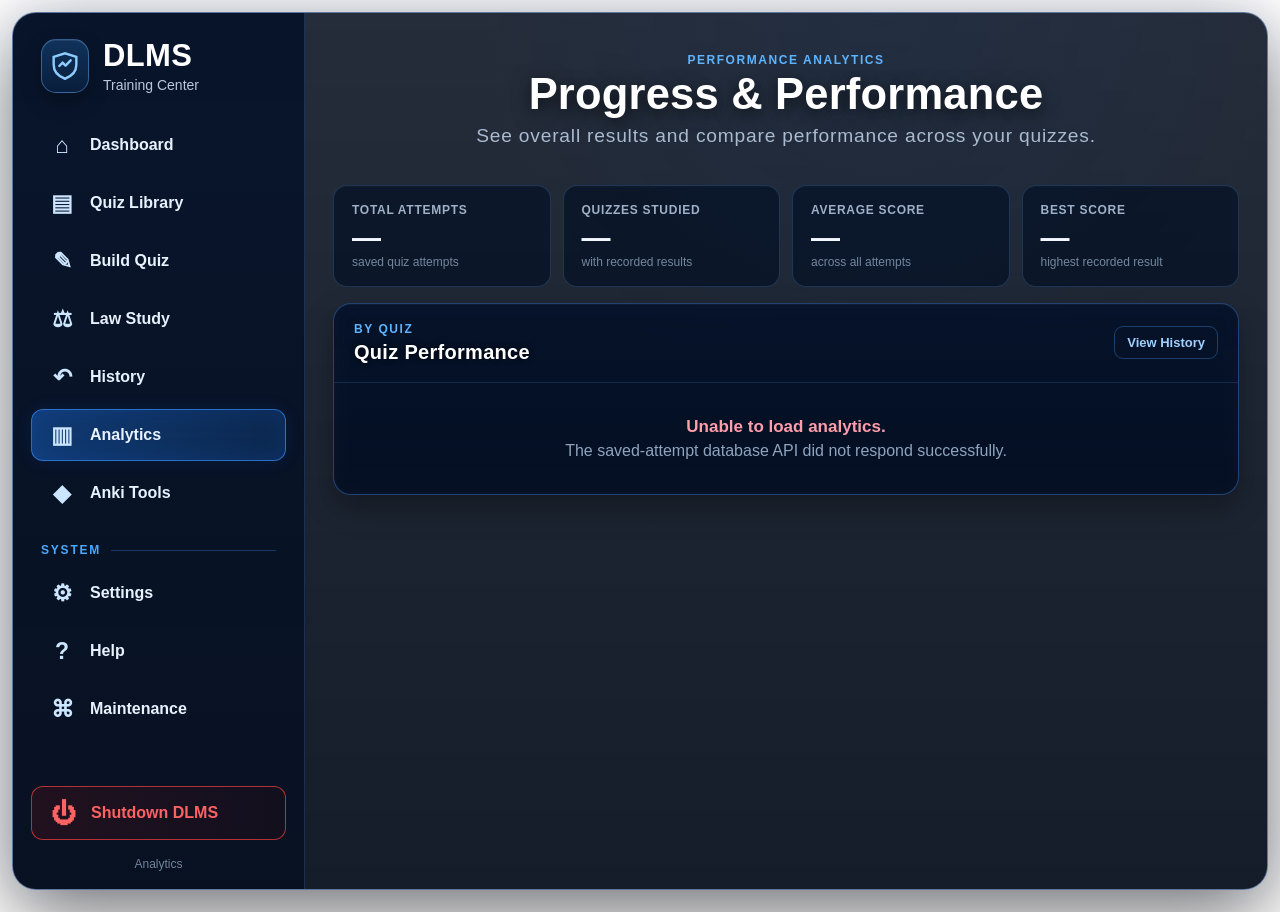
==== commit 275d71ea: "First working version on new Anki module outside of quiaaes" ====
--- a/static/dashboard.html
+++ b/static/dashboard.html
@@ -44,6 +44,7 @@
             <a class="dashboard-nav-item active" href="/dashboard" aria-current="page">
                 <span class="dashboard-nav-icon">▥</span><span>Analytics</span>
             </a>
+            <a class="dashboard-nav-item" href="/anki"><span class="dashboard-nav-icon">◆</span><span>Anki Tools</span></a>
         </nav>
 
         <div class="dashboard-nav-section-label"><span>System</span></div>
--- a/static/style.css
+++ b/static/style.css
@@ -3705,3 +3705,1162 @@
         flex-direction: column;
     }
 }
+
+/* =========================================================
+   BUILD QUIZ / UPLOAD WORKSPACE
+   Modernized 2026-08-21. Selectors are scoped to the build
+   workflow so generated quizzes and other DLMS pages retain
+   their existing behavior and styling.
+   ========================================================= */
+
+.build-modern-main {
+    min-width: 0;
+    padding-bottom: 34px;
+}
+
+.build-page-header {
+    min-height: 128px;
+}
+
+.build-eyebrow {
+    margin-bottom: 8px;
+    color: #5cb4ff;
+    font-size: 12px;
+    font-weight: 800;
+    letter-spacing: 1.8px;
+}
+
+.build-method-grid {
+    display: grid;
+    grid-template-columns: minmax(0, 1.15fr) minmax(330px, .85fr);
+    gap: 18px;
+    align-items: stretch;
+}
+
+.build-method-card,
+.build-option-card,
+.build-tip-card,
+.build-section,
+.build-question-card,
+.build-finalize-bar {
+    box-sizing: border-box;
+}
+
+.build-method-card {
+    position: relative;
+    padding: 26px;
+    overflow: hidden;
+    border: 1px solid rgba(79,157,255,.42);
+    border-radius: 18px;
+    background: linear-gradient(180deg, rgba(6,22,49,.90), rgba(5,18,40,.82));
+    box-shadow: 0 14px 34px rgba(0,0,0,.32), inset 0 1px 0 rgba(255,255,255,.04);
+}
+
+.build-method-primary::after {
+    content: "";
+    position: absolute;
+    width: 340px;
+    height: 340px;
+    right: -170px;
+    top: -190px;
+    border-radius: 50%;
+    background: radial-gradient(circle, rgba(51,132,255,.18), transparent 68%);
+    pointer-events: none;
+}
+
+.build-method-icon,
+.build-option-icon {
+    display: grid;
+    place-items: center;
+    color: #8fcbff;
+    background: rgba(20,75,137,.38);
+    border: 1px solid rgba(91,171,255,.44);
+    box-shadow: inset 0 0 18px rgba(64,151,255,.08);
+}
+
+.build-method-icon {
+    width: 54px;
+    height: 54px;
+    margin-bottom: 18px;
+    border-radius: 15px;
+    font-size: 28px;
+}
+
+.build-method-copy {
+    position: relative;
+    z-index: 1;
+    margin-bottom: 22px;
+}
+
+.build-method-label {
+    display: block;
+    margin-bottom: 6px;
+    color: #5cb4ff;
+    font-size: 11px;
+    font-weight: 800;
+    letter-spacing: 1.55px;
+}
+
+.build-method-copy h2,
+.build-option-card h2,
+.build-section-heading h2,
+.build-advanced-heading h3,
+.build-question-heading-row h3 {
+    margin: 0;
+    color: #fff;
+}
+
+.build-method-copy h2 {
+    font-size: 24px;
+}
+
+.build-method-copy p,
+.build-option-card p,
+.build-section-heading p {
+    margin: 7px 0 0;
+    color: #b9c9dd;
+    line-height: 1.5;
+}
+
+.build-upload-form,
+.build-workspace {
+    position: relative;
+    z-index: 1;
+}
+
+.build-upload-form {
+    display: grid;
+    gap: 17px;
+}
+
+.build-field {
+    display: grid;
+    gap: 7px;
+    color: #dbe9fb;
+    font-size: 14px;
+    font-weight: 700;
+}
+
+.build-field > span {
+    display: flex;
+    gap: 7px;
+    align-items: baseline;
+}
+
+.build-field em {
+    color: #7f93aa;
+    font-size: 11px;
+    font-style: normal;
+    font-weight: 700;
+    letter-spacing: .5px;
+    text-transform: uppercase;
+}
+
+.build-field small,
+.build-choice-heading small,
+.build-preset-list small {
+    color: #889ab0;
+    font-size: 12px;
+    font-weight: 400;
+    line-height: 1.4;
+}
+
+.build-modern-page input[type="text"],
+.build-modern-page input[type="file"],
+.build-modern-page textarea {
+    width: 100%;
+    box-sizing: border-box;
+    color: #eaf3ff;
+    background: rgba(3,13,30,.72);
+    border: 1px solid rgba(91,146,215,.36);
+    border-radius: 10px;
+    outline: none;
+    font: inherit;
+    transition: border-color .15s ease, box-shadow .15s ease, background .15s ease;
+}
+
+.build-modern-page input[type="text"] {
+    min-height: 44px;
+    padding: 10px 12px;
+}
+
+.build-modern-page input[type="file"] {
+    min-height: 46px;
+    padding: 8px 10px;
+}
+
+.build-modern-page textarea {
+    resize: vertical;
+    padding: 12px 13px;
+    line-height: 1.5;
+}
+
+.build-modern-page input:focus,
+.build-modern-page textarea:focus {
+    border-color: rgba(75,164,255,.82);
+    background: rgba(5,19,42,.88);
+    box-shadow: 0 0 0 3px rgba(46,137,255,.10);
+}
+
+.build-primary-button {
+    min-height: 48px;
+    margin: 2px 0 0;
+    padding: 0 20px;
+    border-radius: 10px;
+    background: linear-gradient(135deg, #237df0, #1b65dc);
+    border-color: rgba(107,181,255,.50);
+    box-shadow: 0 8px 20px rgba(19,91,205,.24);
+}
+
+.build-alternate-stack {
+    display: grid;
+    gap: 14px;
+}
+
+.build-option-card {
+    display: grid;
+    grid-template-columns: 52px minmax(0,1fr) 18px;
+    gap: 15px;
+    align-items: center;
+    min-height: 150px;
+    padding: 20px;
+    color: #fff;
+    text-decoration: none;
+    border: 1px solid rgba(81,151,240,.32);
+    border-radius: 16px;
+    background: linear-gradient(180deg, rgba(7,24,51,.83), rgba(5,18,39,.75));
+    box-shadow: 0 10px 26px rgba(0,0,0,.27);
+    transition: transform .15s ease, border-color .15s ease, background .15s ease;
+}
+
+.build-option-card:hover {
+    color: #fff;
+    text-decoration: none;
+    transform: translateY(-2px);
+    border-color: rgba(89,177,255,.68);
+    background: linear-gradient(180deg, rgba(9,31,65,.92), rgba(6,22,48,.85));
+}
+
+.build-option-icon {
+    width: 50px;
+    height: 50px;
+    border-radius: 14px;
+    font-size: 25px;
+}
+
+.build-option-card h2 {
+    font-size: 19px;
+}
+
+.build-option-card p {
+    font-size: 13px;
+}
+
+.build-option-arrow {
+    color: #a9c8e8;
+    font-size: 30px;
+}
+
+.build-tip-card {
+    display: grid;
+    gap: 5px;
+    padding: 15px 18px;
+    color: #b8cae0;
+    border: 1px solid rgba(75,134,203,.22);
+    border-radius: 14px;
+    background: rgba(5,16,35,.50);
+    font-size: 13px;
+    line-height: 1.45;
+}
+
+.build-tip-card strong { color: #dfeeff; }
+
+.build-workspace {
+    display: grid;
+    gap: 18px;
+}
+
+.build-section {
+    padding: 22px;
+}
+
+.build-section-heading {
+    display: flex;
+    align-items: flex-start;
+    gap: 14px;
+    margin-bottom: 20px;
+}
+
+.build-step-number {
+    width: 35px;
+    height: 35px;
+    flex: 0 0 35px;
+    display: grid;
+    place-items: center;
+    color: #9bd2ff;
+    font-weight: 800;
+    border: 1px solid rgba(86,165,255,.48);
+    border-radius: 10px;
+    background: rgba(23,78,143,.38);
+}
+
+.build-section-heading h2 { font-size: 21px; }
+.build-section-heading p { font-size: 13px; }
+
+.build-source-textarea { min-height: 390px; }
+.build-small-textarea { min-height: 120px; }
+
+.build-format-note {
+    margin-top: 16px;
+    padding: 14px 16px;
+    color: #b9cae0;
+    border: 1px solid rgba(72,144,225,.24);
+    border-left: 3px solid #4ba8ff;
+    border-radius: 10px;
+    background: rgba(5,17,38,.46);
+    font-size: 13px;
+    line-height: 1.5;
+}
+
+.build-format-note strong { color: #dcecff; }
+.build-format-note p { margin: 5px 0 0; }
+.build-format-note code { color: #8ed0ff; }
+
+.build-advanced-block {
+    margin-top: 20px;
+    padding-top: 20px;
+    border-top: 1px solid rgba(91,146,213,.20);
+}
+
+.build-advanced-heading {
+    display: flex;
+    align-items: center;
+    justify-content: space-between;
+    gap: 12px;
+    margin-bottom: 15px;
+}
+
+.build-advanced-heading h3 { font-size: 18px; }
+
+.build-help-link,
+.build-secondary-link {
+    color: #86c8ff;
+    text-decoration: none;
+}
+
+.build-help-link {
+    padding: 7px 10px;
+    border: 1px solid rgba(88,162,246,.32);
+    border-radius: 8px;
+    background: rgba(15,54,101,.32);
+    font-size: 12px;
+    font-weight: 700;
+}
+
+.build-help-link:hover,
+.build-secondary-link:hover {
+    color: #c7e7ff;
+    text-decoration: none;
+}
+
+.build-preset-list {
+    display: grid;
+    gap: 9px;
+    margin-top: 14px;
+}
+
+.build-preset-list > label {
+    display: grid;
+    grid-template-columns: 22px minmax(0,1fr);
+    gap: 10px;
+    align-items: start;
+    padding: 11px 12px;
+    border: 1px solid rgba(83,139,205,.20);
+    border-radius: 9px;
+    background: rgba(3,14,31,.38);
+    cursor: pointer;
+}
+
+.build-preset-list input { margin-top: 3px; }
+.build-preset-list span { display: grid; gap: 2px; }
+.build-preset-list strong { color: #dceaff; font-size: 13px; }
+
+.build-submit-row {
+    display: flex;
+    align-items: center;
+    justify-content: flex-end;
+    gap: 14px;
+    margin-top: 18px;
+}
+
+.build-secondary-link {
+    font-size: 13px;
+    font-weight: 700;
+}
+
+.build-two-column-fields {
+    display: grid;
+    grid-template-columns: minmax(0,1.15fr) minmax(280px,.85fr);
+    gap: 18px;
+}
+
+.build-question-section {
+    display: grid;
+    gap: 14px;
+}
+
+.build-question-section-heading {
+    margin: 6px 0 2px;
+    padding: 0 3px;
+}
+
+.build-question-list {
+    display: grid;
+    gap: 14px;
+}
+
+.build-question-card {
+    padding: 18px;
+    border: 1px solid rgba(81,145,222,.29);
+    border-radius: 14px;
+    background: linear-gradient(180deg, rgba(6,20,44,.76), rgba(4,15,34,.68));
+    box-shadow: 0 8px 22px rgba(0,0,0,.24);
+}
+
+.build-question-heading-row {
+    display: flex;
+    align-items: center;
+    justify-content: space-between;
+    gap: 12px;
+    margin-bottom: 13px;
+}
+
+.build-question-heading-row h3 { font-size: 18px; }
+
+.build-icon-danger,
+.build-choice-delete {
+    display: grid;
+    place-items: center;
+    margin: 0;
+    padding: 0;
+    color: #ff8b94 !important;
+    background: rgba(96,15,28,.26) !important;
+    border: 1px solid rgba(255,77,92,.40) !important;
+    box-shadow: none !important;
+    font-weight: 400;
+}
+
+.build-icon-danger {
+    width: 34px;
+    min-height: 34px;
+    border-radius: 9px;
+    font-size: 22px;
+}
+
+.build-choice-heading {
+    display: flex;
+    justify-content: space-between;
+    gap: 12px;
+    margin: 17px 0 8px;
+    color: #d9e8fb;
+    font-size: 13px;
+    font-weight: 700;
+}
+
+.build-choice-list {
+    display: grid;
+    gap: 8px;
+    margin: 0;
+    padding: 0;
+    list-style: none;
+}
+
+.build-choice-list li {
+    display: grid;
+    grid-template-columns: 28px minmax(0,1fr) 92px 32px;
+    gap: 8px;
+    align-items: center;
+    margin: 0;
+}
+
+.build-choice-list .choice-label {
+    color: #8fcaff;
+    text-align: center;
+}
+
+.build-correct-toggle {
+    display: flex;
+    align-items: center;
+    gap: 6px;
+    color: #bcd0e7;
+    font-size: 12px;
+    cursor: pointer;
+}
+
+.build-choice-delete {
+    width: 30px;
+    min-height: 30px;
+    border-radius: 8px;
+    font-size: 18px;
+}
+
+.build-add-choice,
+.build-add-question {
+    margin: 12px 0 0;
+    background: rgba(15,57,106,.50);
+    border: 1px solid rgba(79,151,235,.34);
+    box-shadow: none;
+}
+
+.build-add-choice { min-height: 38px; padding: 7px 12px; font-size: 13px; }
+.build-add-question { justify-self: start; min-height: 44px; }
+
+.build-question-card .question-text { min-height: 96px; }
+
+.build-finalize-bar {
+    display: flex;
+    align-items: center;
+    justify-content: space-between;
+    gap: 18px;
+    padding: 18px 20px;
+}
+
+.build-finalize-bar > div:first-child {
+    display: grid;
+    gap: 4px;
+}
+
+.build-finalize-bar strong { color: #e8f3ff; }
+.build-finalize-bar span { color: #8fa2b9; font-size: 12px; }
+.build-finalize-bar .build-submit-row { margin-top: 0; }
+
+@media (max-width: 1050px) {
+    .build-method-grid { grid-template-columns: 1fr; }
+    .build-alternate-stack { grid-template-columns: 1fr 1fr; }
+    .build-tip-card { grid-column: 1 / -1; }
+    .build-two-column-fields { grid-template-columns: 1fr; }
+}
+
+@media (max-width: 760px) {
+    .build-alternate-stack { grid-template-columns: 1fr; }
+    .build-tip-card { grid-column: auto; }
+    .build-section, .build-method-card { padding: 17px; }
+    .build-choice-list li { grid-template-columns: 25px minmax(0,1fr) 32px; }
+    .build-correct-toggle { grid-column: 2; }
+    .build-choice-delete { grid-column: 3; grid-row: 1; }
+    .build-submit-row, .build-finalize-bar { align-items: stretch; flex-direction: column; }
+    .build-submit-row .build-primary-button { width: 100%; }
+    .build-finalize-bar .build-submit-row { width: 100%; }
+    .build-add-question { width: 100%; justify-self: stretch; }
+}
+
+
+
+/* =========================================================
+   LAW STUDY HUB — 2026 UI MODERNIZATION
+   Scoped to the /law landing page. Existing Law Study forms,
+   import flows, saved cases, and backend routes are untouched.
+   ========================================================= */
+
+.law-hub-main {
+    min-width: 0;
+}
+
+.law-hub-header {
+    min-height: 150px;
+    padding-bottom: 28px;
+}
+
+.law-hub-eyebrow {
+    margin-bottom: 8px;
+    color: #5ab5ff;
+    font-size: 12px;
+    font-weight: 800;
+    letter-spacing: 1.8px;
+}
+
+.law-hub-header h1 {
+    font-size: clamp(34px, 3vw, 48px);
+}
+
+.law-hub-header p {
+    max-width: 800px;
+    margin-left: auto;
+    margin-right: auto;
+    font-size: 18px;
+    line-height: 1.5;
+}
+
+.law-hub-summary {
+    display: grid;
+    grid-template-columns: repeat(3, minmax(0, 1fr));
+    gap: 14px;
+    margin-bottom: 16px;
+}
+
+.law-hub-stat {
+    min-height: 102px;
+    padding: 17px 20px;
+    border: 1px solid rgba(84, 151, 236, .30);
+    border-radius: 15px;
+    background: linear-gradient(180deg, rgba(7, 23, 49, .78), rgba(5, 17, 36, .70));
+    box-shadow: 0 9px 24px rgba(0, 0, 0, .24), inset 0 1px 0 rgba(255, 255, 255, .03);
+}
+
+.law-hub-stat span,
+.law-hub-stat small {
+    display: block;
+}
+
+.law-hub-stat span {
+    margin-bottom: 6px;
+    color: #a9bad0;
+    font-size: 12px;
+    font-weight: 800;
+    letter-spacing: .8px;
+    text-transform: uppercase;
+}
+
+.law-hub-stat strong {
+    display: block;
+    margin-bottom: 3px;
+    color: #f4f8ff;
+    font-size: 29px;
+    line-height: 1.05;
+}
+
+.law-hub-stat small {
+    color: #7f93aa;
+    font-size: 12px;
+}
+
+.law-hub-stat-ai strong {
+    color: #69dfa0;
+    font-size: 22px;
+}
+
+.law-hub-grid {
+    display: grid;
+    grid-template-columns: repeat(2, minmax(0, 1fr));
+    gap: 14px;
+    margin-bottom: 16px;
+}
+
+.law-hub-card {
+    min-height: 142px;
+    display: grid;
+    grid-template-columns: 58px minmax(0, 1fr) 22px;
+    align-items: center;
+    gap: 17px;
+    padding: 22px;
+    color: #eef6ff;
+    text-decoration: none;
+    border: 1px solid rgba(81, 151, 242, .34);
+    border-radius: 17px;
+    background: linear-gradient(180deg, rgba(7, 24, 52, .83), rgba(5, 18, 40, .76));
+    box-shadow: 0 10px 26px rgba(0, 0, 0, .26), inset 0 1px 0 rgba(255,255,255,.035);
+    transition: transform .15s ease, border-color .15s ease, background .15s ease, box-shadow .15s ease;
+}
+
+.law-hub-card:hover {
+    color: #fff;
+    text-decoration: none;
+    transform: translateY(-2px);
+    border-color: rgba(91, 174, 255, .72);
+    background: linear-gradient(180deg, rgba(9, 33, 69, .93), rgba(6, 23, 50, .88));
+    box-shadow: 0 15px 32px rgba(0,0,0,.33), 0 0 20px rgba(20,115,255,.08);
+}
+
+.law-hub-card.primary {
+    border-color: rgba(61, 157, 255, .56);
+    background: linear-gradient(180deg, rgba(10, 40, 82, .89), rgba(7, 27, 59, .82));
+}
+
+.law-hub-card-icon {
+    width: 54px;
+    height: 54px;
+    display: grid;
+    place-items: center;
+    color: #8dccff;
+    font-size: 26px;
+    border: 1px solid rgba(94, 174, 255, .45);
+    border-radius: 14px;
+    background: rgba(14, 63, 119, .35);
+    box-shadow: inset 0 0 16px rgba(75,156,255,.08);
+}
+
+.law-hub-card-kicker {
+    display: block;
+    margin-bottom: 5px;
+    color: #5fb7ff;
+    font-size: 11px;
+    font-weight: 800;
+    letter-spacing: 1.5px;
+}
+
+.law-hub-card h2 {
+    margin: 0 0 8px;
+    font-size: 20px;
+}
+
+.law-hub-card p {
+    margin: 0;
+    color: #aebfd3;
+    font-size: 14px;
+    line-height: 1.45;
+}
+
+.law-hub-card-arrow {
+    justify-self: end;
+    color: #a9c9e7;
+    font-size: 32px;
+}
+
+.law-hub-coming {
+    padding: 19px 20px 20px;
+}
+
+.law-hub-coming-heading {
+    display: flex;
+    align-items: center;
+    justify-content: space-between;
+    gap: 18px;
+    margin-bottom: 14px;
+}
+
+.law-hub-coming-heading h2 {
+    margin: 0;
+    font-size: 19px;
+}
+
+.law-hub-coming-badge {
+    padding: 6px 10px;
+    color: #a9b7c9;
+    font-size: 11px;
+    font-weight: 700;
+    border: 1px solid rgba(129, 151, 180, .25);
+    border-radius: 999px;
+    background: rgba(80, 98, 121, .12);
+}
+
+.law-hub-coming-grid {
+    display: grid;
+    grid-template-columns: repeat(4, minmax(0, 1fr));
+    gap: 10px;
+}
+
+.law-hub-coming-item {
+    min-height: 86px;
+    padding: 13px 14px;
+    border: 1px solid rgba(103, 137, 178, .18);
+    border-radius: 12px;
+    background: rgba(7, 18, 37, .42);
+}
+
+.law-hub-coming-item strong,
+.law-hub-coming-item span {
+    display: block;
+}
+
+.law-hub-coming-item strong {
+    margin-bottom: 6px;
+    color: #dbe8f8;
+    font-size: 14px;
+}
+
+.law-hub-coming-item span {
+    color: #8396ac;
+    font-size: 12px;
+    line-height: 1.4;
+}
+
+@media (max-width: 1080px) {
+    .law-hub-coming-grid {
+        grid-template-columns: repeat(2, minmax(0, 1fr));
+    }
+}
+
+@media (max-width: 820px) {
+    .law-hub-summary,
+    .law-hub-grid {
+        grid-template-columns: 1fr;
+    }
+
+    .law-hub-header {
+        min-height: 120px;
+        padding-left: 56px;
+        padding-right: 12px;
+    }
+}
+
+@media (max-width: 560px) {
+    .law-hub-coming-grid {
+        grid-template-columns: 1fr;
+    }
+
+    .law-hub-card {
+        grid-template-columns: 48px minmax(0, 1fr) 18px;
+        padding: 17px;
+    }
+
+    .law-hub-card-icon {
+        width: 46px;
+        height: 46px;
+        font-size: 22px;
+    }
+}
+
+/* =========================================================
+   DLMS MODERN REVIEW PAGE
+   Added 2026-08-21.
+   Presentation-only modernization of static/review.html.
+   Existing AI and Anki workflows remain unchanged.
+   ========================================================= */
+
+.review-modern-page .review-modern-main {
+    min-width: 0;
+}
+
+.review-page-header {
+    min-height: 126px;
+    padding-bottom: 24px;
+}
+
+.review-page-header h1 {
+    font-size: clamp(34px, 3vw, 48px);
+}
+
+.review-page-header p {
+    max-width: 760px;
+    margin-left: auto;
+    margin-right: auto;
+    font-size: 17px;
+}
+
+.review-eyebrow {
+    margin-bottom: 8px;
+    color: #5eb5ff;
+    font-size: 12px;
+    font-weight: 800;
+    letter-spacing: 1.8px;
+    text-transform: uppercase;
+}
+
+.review-attempt-summary {
+    margin-bottom: 16px;
+    padding: 18px 20px;
+}
+
+.review-attempt-primary {
+    display: flex;
+    align-items: center;
+    justify-content: space-between;
+    gap: 22px;
+}
+
+.review-attempt-primary > div:first-child {
+    min-width: 0;
+    display: flex;
+    flex-direction: column;
+    gap: 5px;
+}
+
+.review-attempt-label {
+    color: #7facdd;
+    font-size: 11px;
+    font-weight: 800;
+    letter-spacing: 1.4px;
+}
+
+.review-attempt-primary strong {
+    overflow-wrap: anywhere;
+    color: #fff;
+    font-size: 22px;
+}
+
+.review-score-pill {
+    flex: 0 0 auto;
+    min-width: 92px;
+    display: flex;
+    align-items: baseline;
+    justify-content: center;
+    gap: 8px;
+    padding: 11px 14px;
+    border: 1px solid rgba(87,163,255,.34);
+    border-radius: 12px;
+    background: rgba(15,53,98,.50);
+}
+
+.review-score-pill strong {
+    color: #80c8ff;
+    font-size: 24px;
+}
+
+.review-score-pill span {
+    color: #b9cce3;
+    font-size: 13px;
+}
+
+.review-attempt-meta {
+    display: flex;
+    flex-wrap: wrap;
+    align-items: center;
+    gap: 8px;
+    margin-top: 12px;
+    color: #aebed1;
+    font-size: 13px;
+}
+
+.review-meta-dot {
+    color: #4d8dcb;
+}
+
+.review-question-list {
+    display: grid;
+    gap: 14px;
+}
+
+.review-question-card {
+    padding: 18px;
+    border: 1px solid rgba(91,154,234,.30);
+    border-left: 4px solid #f05f6c;
+    border-radius: 16px;
+    background: linear-gradient(180deg, rgba(5,18,40,.88), rgba(4,14,31,.82));
+    box-shadow: 0 10px 26px rgba(0,0,0,.28), inset 0 1px 0 rgba(255,255,255,.025);
+}
+
+.review-question-head {
+    display: flex;
+    align-items: flex-start;
+    justify-content: space-between;
+    gap: 18px;
+    padding-bottom: 13px;
+    border-bottom: 1px solid rgba(88,143,208,.18);
+}
+
+.review-question-kicker {
+    color: #7ba9db;
+    font-size: 10px;
+    font-weight: 800;
+    letter-spacing: 1.3px;
+}
+
+.review-question-head h2 {
+    margin: 4px 0 0;
+    font-size: 20px;
+}
+
+.review-question-selectors {
+    display: flex;
+    flex-wrap: wrap;
+    gap: 8px;
+}
+
+.review-question-selectors label,
+.review-bulk-selectors label {
+    display: inline-flex;
+    align-items: center;
+    gap: 7px;
+    min-height: 34px;
+    padding: 6px 10px;
+    border: 1px solid rgba(99,151,217,.27);
+    border-radius: 9px;
+    color: #dce9f8;
+    background: rgba(11,34,66,.48);
+    cursor: pointer;
+    font-size: 13px;
+    font-weight: 700;
+}
+
+.review-question-selectors input,
+.review-bulk-selectors input {
+    width: 16px;
+    height: 16px;
+    accent-color: #2d91ee;
+}
+
+.review-question-text {
+    padding: 17px 2px;
+    color: #f2f7ff;
+    font-size: 17px;
+    font-weight: 600;
+    line-height: 1.55;
+    overflow-wrap: anywhere;
+}
+
+.review-answer-grid {
+    display: grid;
+    grid-template-columns: repeat(2, minmax(0, 1fr));
+    gap: 12px;
+}
+
+.review-answer-panel {
+    min-height: 86px;
+    padding: 13px 14px;
+    border-radius: 12px;
+    line-height: 1.45;
+    overflow-wrap: anywhere;
+}
+
+.review-answer-panel.correct {
+    color: #c8f9dc;
+    border: 1px solid rgba(57,205,117,.30);
+    background: rgba(20,105,61,.19);
+}
+
+.review-answer-panel.incorrect {
+    color: #ffd2d6;
+    border: 1px solid rgba(240,91,106,.29);
+    background: rgba(131,31,43,.18);
+}
+
+.review-answer-label {
+    display: block;
+    margin-bottom: 7px;
+    color: inherit;
+    opacity: .78;
+    font-size: 10px;
+    font-weight: 800;
+    letter-spacing: 1.25px;
+}
+
+.review-question-actions {
+    display: flex;
+    flex-wrap: wrap;
+    gap: 9px;
+    margin-top: 14px;
+}
+
+.review-question-actions button {
+    min-height: 40px;
+    margin: 0;
+    padding: 9px 13px;
+    font-size: 13px;
+}
+
+.review-question-actions .review-secondary-btn {
+    background: rgba(17,45,79,.80);
+    border-color: rgba(103,159,225,.34);
+}
+
+.review-bulk-panel {
+    margin-top: 18px;
+    padding: 18px 20px;
+    display: grid;
+    grid-template-columns: minmax(180px, .8fr) minmax(280px, 1.15fr) auto;
+    align-items: center;
+    gap: 18px;
+}
+
+.review-bulk-copy h2 {
+    margin: 3px 0 0;
+    font-size: 17px;
+}
+
+.review-bulk-selectors {
+    display: flex;
+    flex-wrap: wrap;
+    gap: 8px;
+}
+
+.review-bulk-actions {
+    display: flex;
+    justify-content: flex-end;
+    flex-wrap: wrap;
+    gap: 9px;
+}
+
+.review-bulk-actions button {
+    margin: 0;
+    min-height: 42px;
+    padding: 10px 14px;
+    font-size: 13px;
+}
+
+.review-return-row {
+    display: flex;
+    justify-content: space-between;
+    gap: 12px;
+    padding: 17px 2px 4px;
+}
+
+.review-return-link {
+    color: #79bbf6;
+    text-decoration: none;
+    font-size: 13px;
+    font-weight: 700;
+}
+
+.review-return-link:hover {
+    color: #b5dcff;
+    text-decoration: none;
+}
+
+.review-modern-page #info:empty,
+.review-modern-page #reviewArea:empty {
+    display: none;
+}
+
+.review-modern-page #reviewArea > p {
+    margin: 0;
+    padding: 20px;
+    border: 1px solid rgba(91,154,234,.28);
+    border-radius: 14px;
+    background: rgba(5,18,40,.80);
+    color: #cbd9eb;
+}
+
+@media (max-width: 1100px) {
+    .review-bulk-panel {
+        grid-template-columns: 1fr;
+    }
+
+    .review-bulk-actions {
+        justify-content: flex-start;
+    }
+}
+
+@media (max-width: 760px) {
+    .review-page-header {
+        padding-left: 52px;
+        padding-right: 10px;
+        text-align: left;
+    }
+
+    .review-page-header p {
+        margin-left: 0;
+    }
+
+    .review-attempt-primary,
+    .review-question-head {
+        align-items: stretch;
+        flex-direction: column;
+    }
+
+    .review-score-pill {
+        width: fit-content;
+    }
+
+    .review-answer-grid {
+        grid-template-columns: 1fr;
+    }
+
+    .review-question-selectors {
+        align-self: flex-start;
+    }
+
+    .review-question-actions,
+    .review-bulk-actions,
+    .review-bulk-selectors {
+        flex-direction: column;
+        align-items: stretch;
+    }
+
+    .review-question-actions button,
+    .review-bulk-actions button,
+    .review-question-selectors label,
+    .review-bulk-selectors label {
+        width: 100%;
+        box-sizing: border-box;
+    }
+}
